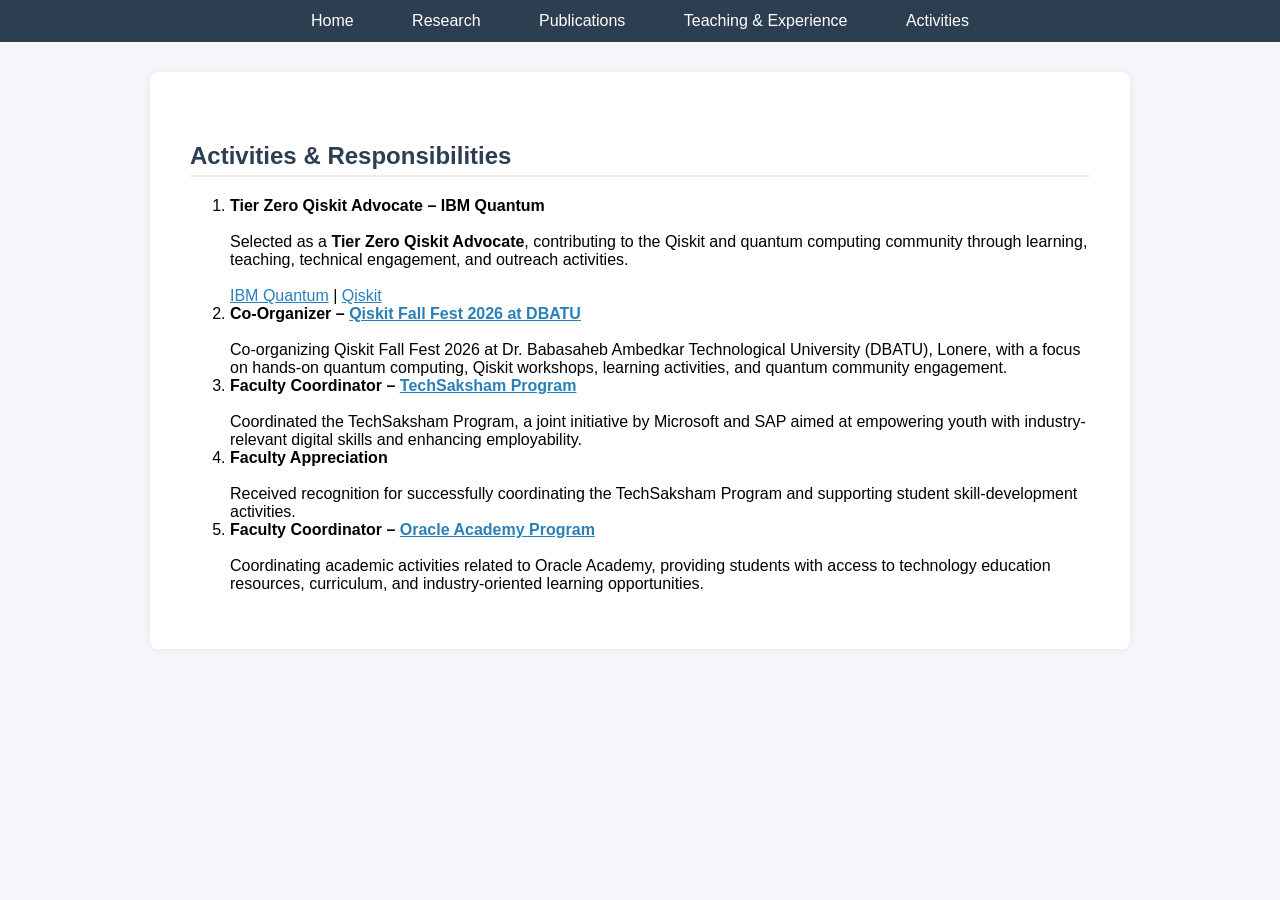
==== Activities.html @ 466000b0 "Remove code block formatting from Activities.html" ====
<!DOCTYPE html>
<html>
<head>
  <title>Activities</title>
  <link rel="stylesheet" href="style.css">
</head>

<body>

<div class="navbar">
  <a href="index.html">Home</a>
  <a href="research.html">Research</a>
  <a href="publications.html">Publications</a>
  <a href="teaching.html">Teaching & Experience</a>
  <a href="Activities.html">Activities</a>
</div>

<div class="container">

  <div class="card">
    <h2 class="title">Activities & Responsibilities</h2>

    <ol class="activity-list">

      <li>
        <strong>Tier Zero Qiskit Advocate – IBM Quantum</strong>
        <br><br>
        Selected as a <strong>Tier Zero Qiskit Advocate</strong>, contributing to the Qiskit and quantum computing
        community through learning, teaching, technical engagement, and outreach activities.
        <br><br>
        <a href="https://www.ibm.com/quantum" target="_blank">IBM Quantum</a> |
        <a href="https://www.ibm.com/quantum/qiskit" target="_blank">Qiskit</a>
      </li>

      <li>
        <strong>Co-Organizer – 
          <a href="https://dbatuqiskitfallfest.github.io/" target="_blank">
            Qiskit Fall Fest 2026 at DBATU
          </a>
        </strong>
        <br><br>
        Co-organizing Qiskit Fall Fest 2026 at Dr. Babasaheb Ambedkar Technological University (DBATU), Lonere,
        with a focus on hands-on quantum computing, Qiskit workshops, learning activities, and quantum community
        engagement.
      </li>

      <li>
        <strong>Faculty Coordinator – 
          <a href="https://techsaksham.org/" target="_blank">
            TechSaksham Program
          </a>
        </strong>
        <br><br>
        Coordinated the TechSaksham Program, a joint initiative by Microsoft and SAP aimed at empowering youth
        with industry-relevant digital skills and enhancing employability.
      </li>

      <li>
        <strong>Faculty Appreciation</strong>
        <br><br>
        Received recognition for successfully coordinating the TechSaksham Program and supporting student
        skill-development activities.
      </li>

      <li>
        <strong>Faculty Coordinator – 
          <a href="https://academy.oracle.com/" target="_blank">
            Oracle Academy Program
          </a>
        </strong>
        <br><br>
        Coordinating academic activities related to Oracle Academy, providing students with access to technology
        education resources, curriculum, and industry-oriented learning opportunities.
      </li>

    </ol>
  </div>

</div>

</body>
</html>
---- style.css ----
/* GENERAL */
body {
    font-family: "Segoe UI", Arial, sans-serif;
    margin: 0;
    background-color: #f5f7fa;
}

/* NAVBAR */
.navbar {
    background-color: #2c3e50;
    padding: 12px 0;
    text-align: center;
    position: sticky;
    top: 0;
    z-index: 1000;
}

.navbar a {
    color: white;
    margin: 0 15px;
    text-decoration: none;
    font-weight: 500;
    padding: 8px 12px;
    transition: 0.3s;
}

.navbar a:hover {
    background-color: #f39c12;
    border-radius: 5px;
}

/* MAIN CONTAINER */
.container {
    padding: 40px;
    max-width: 900px;
    margin: 30px auto;
    background: white;
    box-shadow: 0 0 10px rgba(0,0,0,0.08);
    border-radius: 8px;
}

/* HEADINGS */
h1 {
    color: #2c3e50;
    margin-bottom: 10px;
}

h2 {
    color: #2c3e50;
    border-bottom: 2px solid #eee;
    padding-bottom: 5px;
    margin-top: 30px;
}

/* TEXT */
p {
    line-height: 1.6;
    color: #333;
}

/* LISTS */
ul {
    padding-left: 20px;
}

ul li {
    margin-bottom: 8px;
}

/* LINKS */
a {
    color: #2980b9;
}

a:hover {
    text-decoration: underline;
}

/* PROFILE IMAGE */
img {
    margin-bottom: 15px;
    border-radius: 50%;
    box-shadow: 0 0 10px rgba(0,0,0,0.2);
}

/* MOBILE RESPONSIVE */
@media (max-width: 768px) {
    .container {
        padding: 20px;
        margin: 10px;
    }

    .navbar a {
        display: block;
        margin: 10px 0;
    }
}
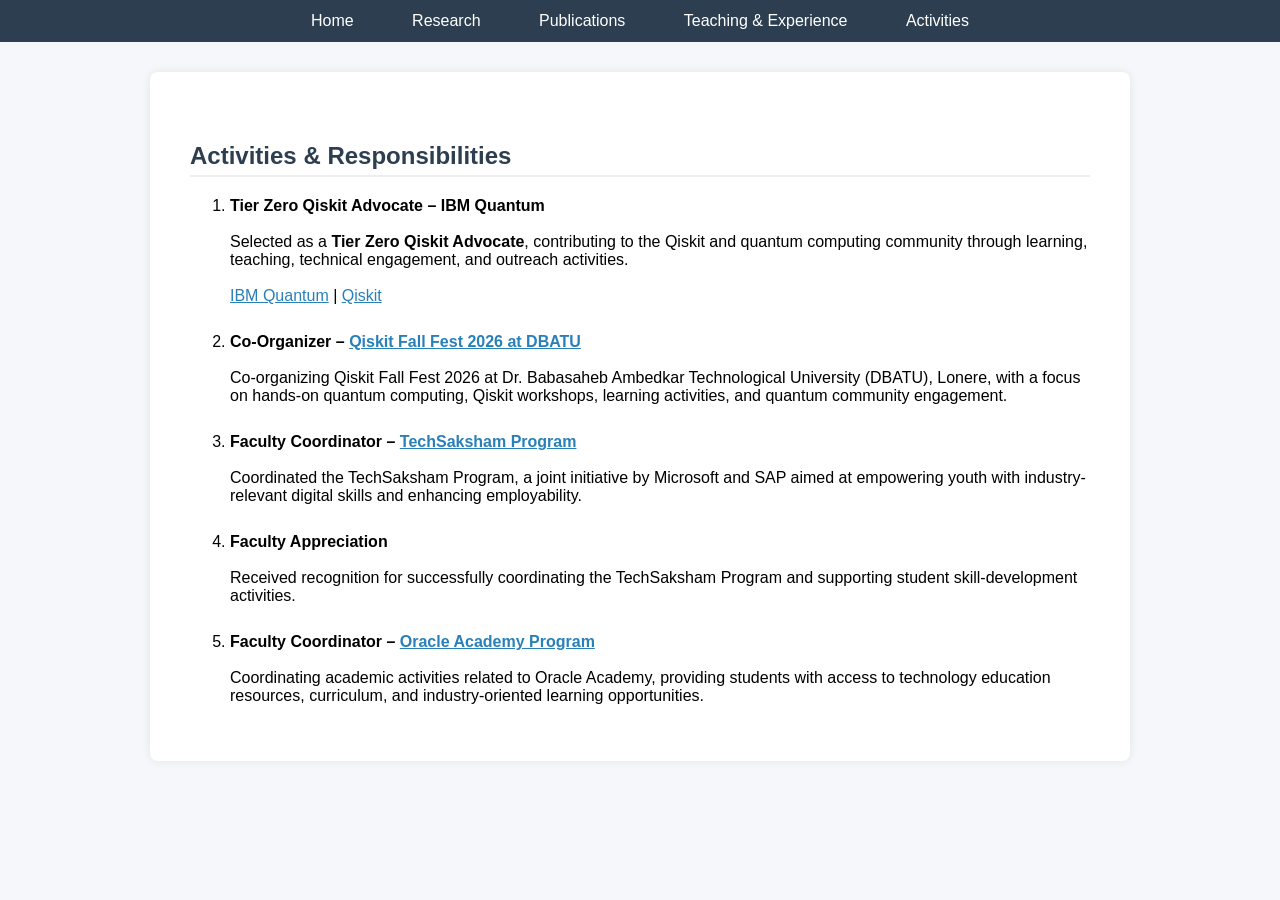
==== commit 0409d1e5: "Add CSS styles for activity list in Activities.html" ====
--- a/Activities.html
+++ b/Activities.html
@@ -4,6 +4,16 @@
 <head>
   <title>Activities</title>
   <link rel="stylesheet" href="style.css">
+
+  <style>
+    .activity-list li {
+      margin-bottom: 28px;
+    }
+
+    .activity-list li:last-child {
+      margin-bottom: 0;
+    }
+  </style>
 </head>
 
 <body>
@@ -34,7 +44,7 @@
       </li>
 
       <li>
-        <strong>Co-Organizer – 
+        <strong>Co-Organizer –
           <a href="https://dbatuqiskitfallfest.github.io/" target="_blank">
             Qiskit Fall Fest 2026 at DBATU
           </a>
@@ -46,7 +56,7 @@
       </li>
 
       <li>
-        <strong>Faculty Coordinator – 
+        <strong>Faculty Coordinator –
           <a href="https://techsaksham.org/" target="_blank">
             TechSaksham Program
           </a>
@@ -64,7 +74,7 @@
       </li>
 
       <li>
-        <strong>Faculty Coordinator – 
+        <strong>Faculty Coordinator –
           <a href="https://academy.oracle.com/" target="_blank">
             Oracle Academy Program
           </a>
@@ -81,3 +91,4 @@
 
 </body>
 </html>
+
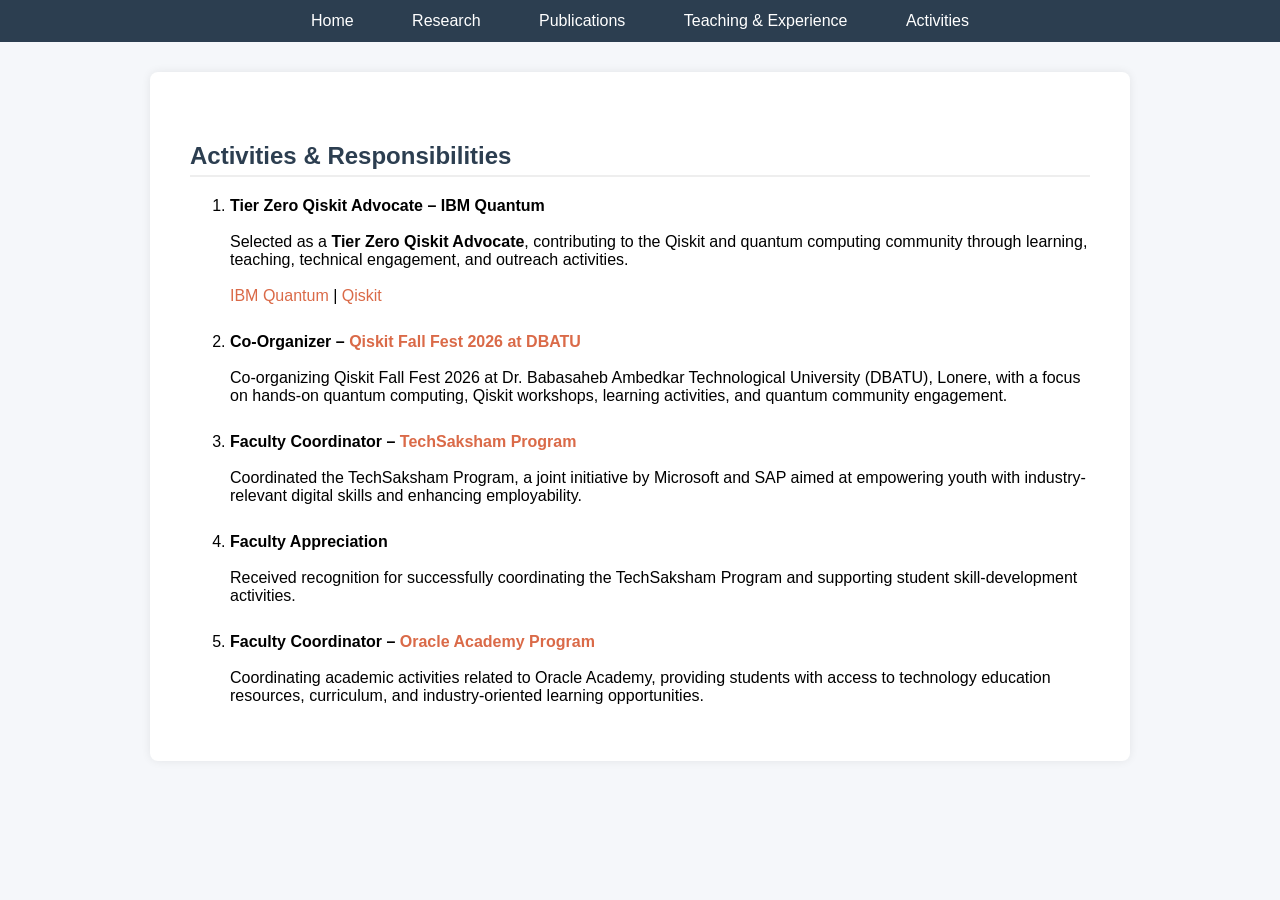
==== commit ecca5306: "Enhance hyperlink styles in activity list Added styles for hyperlink states in activity list." ====
--- a/Activities.html
+++ b/Activities.html
@@ -12,6 +12,19 @@
 
     .activity-list li:last-child {
       margin-bottom: 0;
+    }
+
+    /* Same color for all hyperlinks */
+    .activity-list a,
+    .activity-list a:visited,
+    .activity-list a:hover,
+    .activity-list a:active {
+      color: #da6a48;
+      text-decoration: none;
+    }
+
+    .activity-list a:hover {
+      text-decoration: underline;
     }
   </style>
 </head>
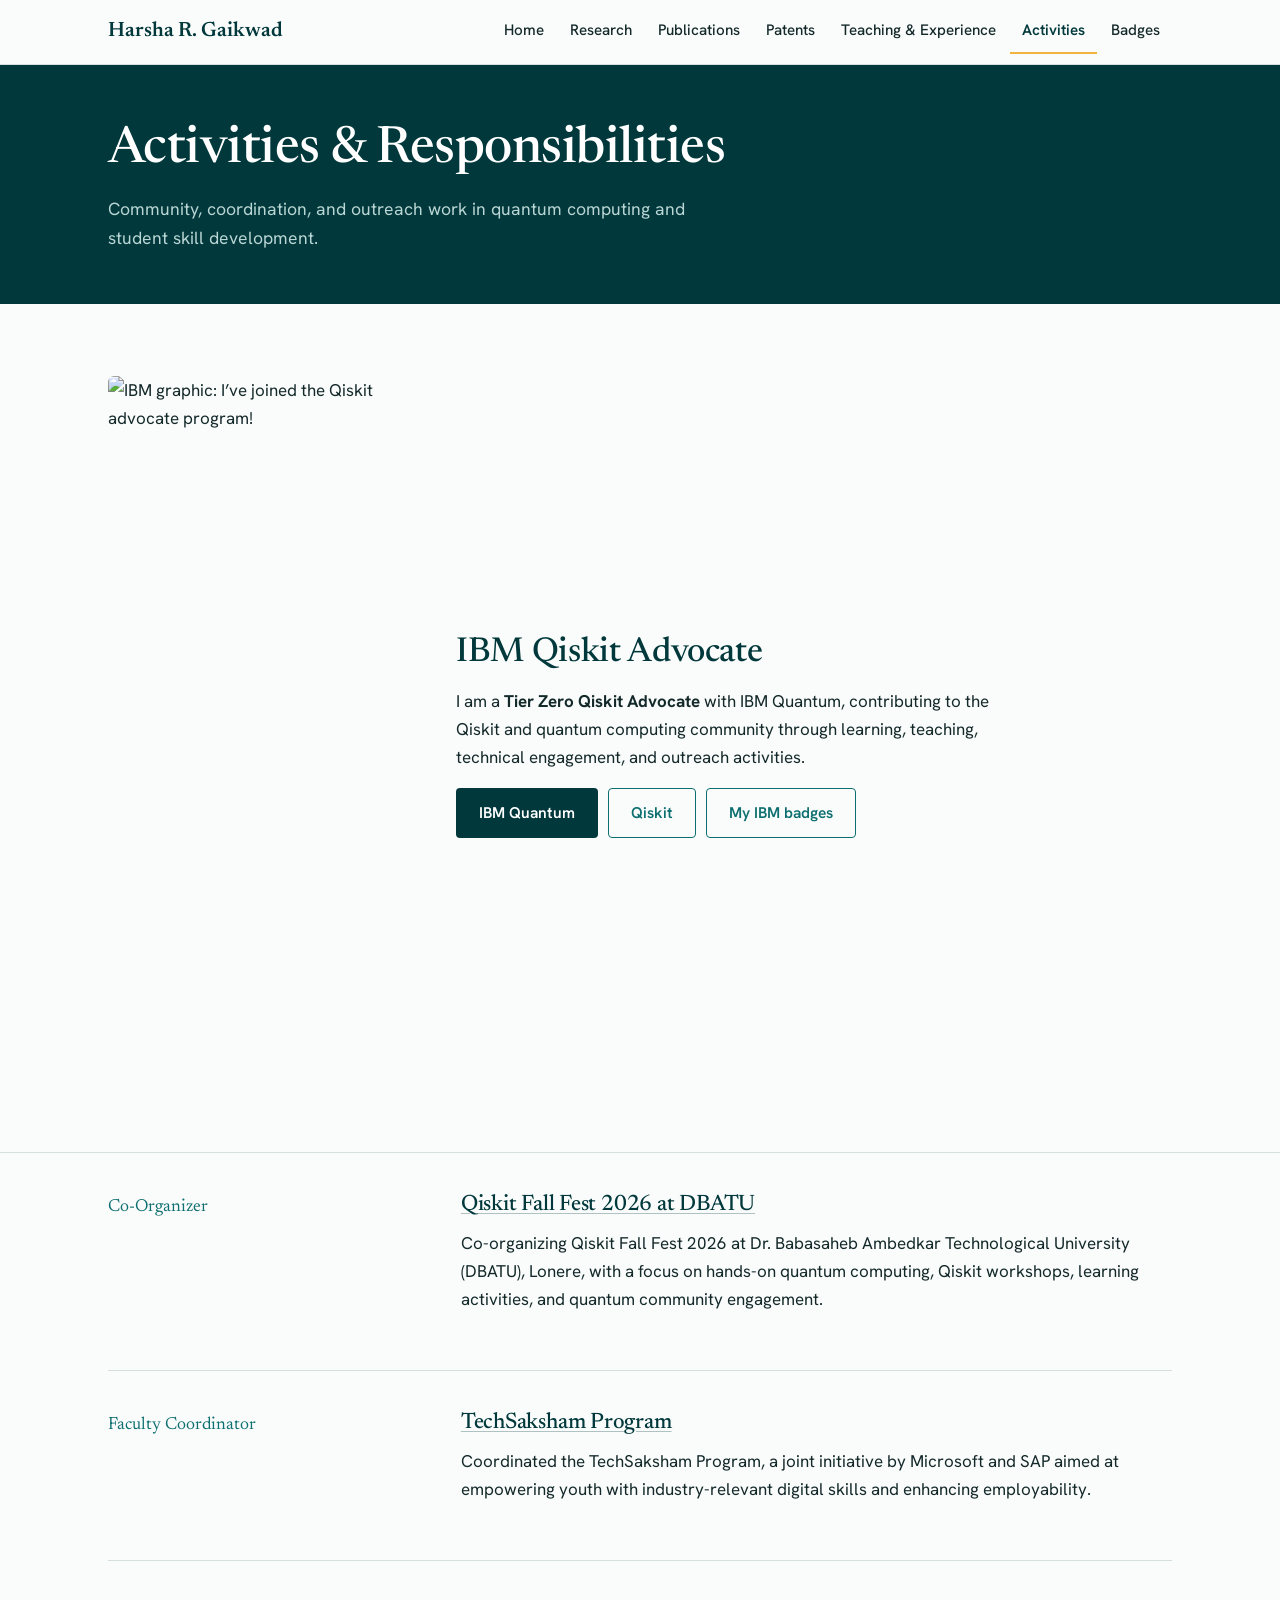
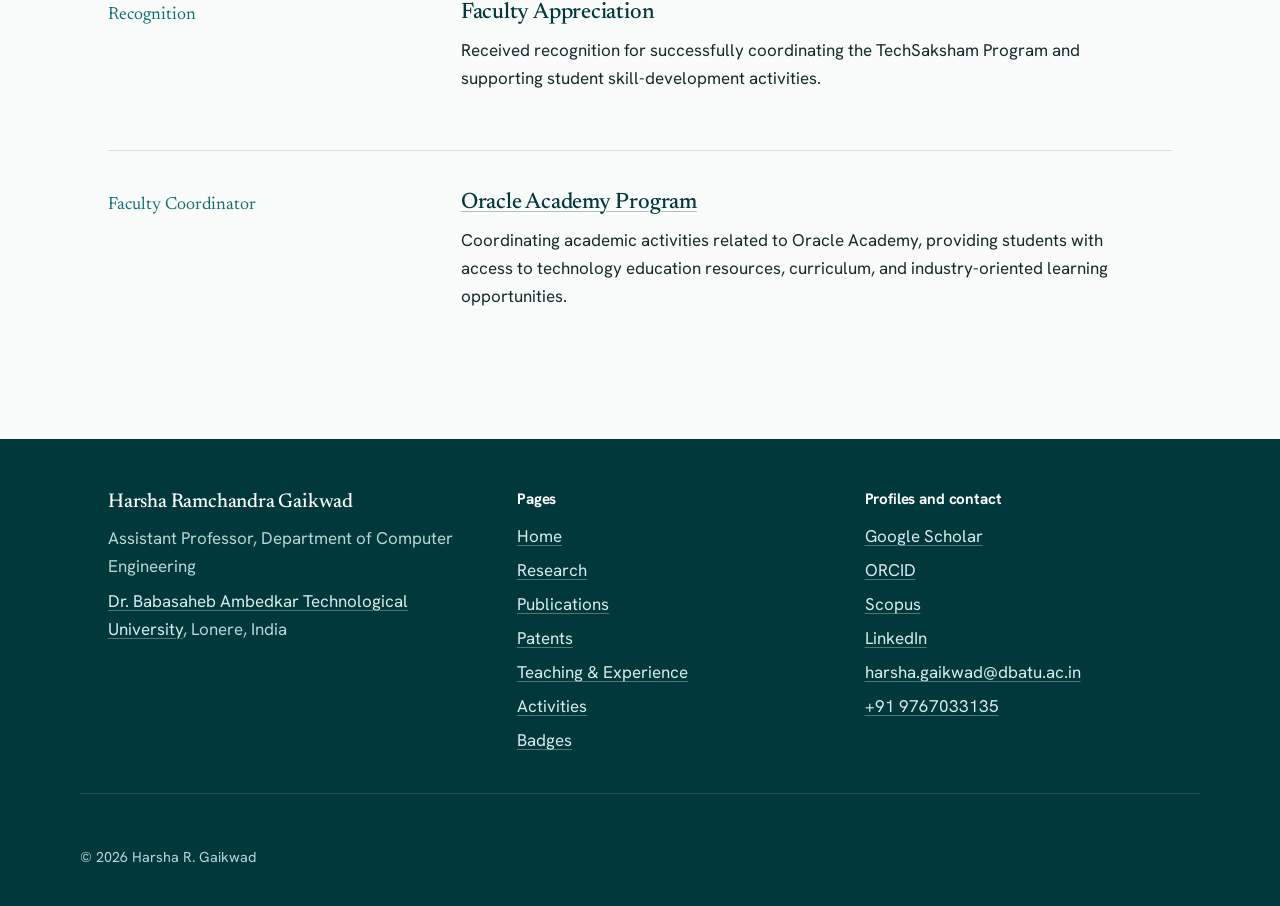
==== commit b958908a: "Add files via upload" ====
--- a/Activities.html
+++ b/Activities.html
@@ -1,107 +1,137 @@
+<!DOCTYPE html>
+<html lang="en">
+<head>
+  <meta charset="UTF-8">
+  <meta name="viewport" content="width=device-width, initial-scale=1">
+  <title>Activities | Harsha R. Gaikwad</title>
+  <meta name="description" content="IBM Qiskit Advocate, Qiskit Fall Fest 2026 co-organizer, and faculty coordinator for TechSaksham and Oracle Academy.">
+  <meta property="og:title" content="Activities | Harsha R. Gaikwad">
+  <meta property="og:description" content="IBM Qiskit Advocate, Qiskit Fall Fest 2026 co-organizer, and faculty coordinator for TechSaksham and Oracle Academy.">
+  <meta property="og:type" content="website">
+  <link rel="icon" href="data:image/svg+xml,%3Csvg xmlns='http://www.w3.org/2000/svg' viewBox='0 0 64 64'%3E%3Crect width='64' height='64' rx='14' fill='%2300383b'/%3E%3Ctext x='32' y='43' font-size='30' text-anchor='middle' fill='white' font-family='Georgia,serif'%3EHG%3C/text%3E%3C/svg%3E">
+  <link rel="preconnect" href="https://fonts.googleapis.com">
+  <link rel="preconnect" href="https://fonts.gstatic.com" crossorigin>
+  <link rel="stylesheet" href="https://fonts.googleapis.com/css2?family=Hanken+Grotesk:wght@400;500;600;700&family=Newsreader:ital,opsz,wght@0,6..72,400;0,6..72,500;0,6..72,600;1,6..72,400&display=swap">
+  <link rel="stylesheet" href="style.css">
+</head>
+<body>
+<a class="skip" href="#main">Skip to content</a>
 
-<!DOCTYPE html>
-<html>
-<head>
-  <title>Activities</title>
-  <link rel="stylesheet" href="style.css">
+<header class="site-header">
+  <div class="wrap">
+    <a class="brand" href="index.html">Harsha R. Gaikwad</a>
+    <button class="menu-btn" type="button" aria-expanded="false" aria-controls="site-nav">Menu</button>
+    <nav class="nav" id="site-nav" aria-label="Main">
+      <a href="index.html">Home</a>
+      <a href="research.html">Research</a>
+      <a href="publications.html">Publications</a>
+      <a href="patents.html">Patents</a>
+      <a href="teaching.html">Teaching & Experience</a>
+      <a href="Activities.html" aria-current="page">Activities</a>
+      <a href="badges.html">Badges</a>
+    </nav>
+  </div>
+</header>
 
-  <style>
-    .activity-list li {
-      margin-bottom: 28px;
-    }
+<main id="main">
+<section class="page-head">
+  <div class="wrap">
+    <h1>Activities &amp; Responsibilities</h1>
+    <p>Community, coordination, and outreach work in quantum computing and student skill development.</p>
+  </div>
+</section>
+<section class="section" style="padding-bottom: 0">
+  <div class="wrap">
+    <div class="feature" style="padding-top: 0">
+      <img src="assets/qiskit-advocate.jpg" alt="IBM graphic: I&rsquo;ve joined the Qiskit advocate program!" width="720" height="720">
+      <div>
+        <h2>IBM Qiskit Advocate</h2>
+        <p>I am a <strong>Tier Zero Qiskit Advocate</strong> with IBM Quantum, contributing to the Qiskit and quantum computing community
+        through learning, teaching, technical engagement, and outreach activities.</p>
+        <div class="inline-links">
+          <a class="btn btn-solid" href="https://www.ibm.com/quantum" target="_blank" rel="noopener noreferrer">IBM Quantum</a>
+          <a class="btn btn-line" href="https://www.ibm.com/quantum/qiskit" target="_blank" rel="noopener noreferrer">Qiskit</a>
+          <a class="btn btn-line" href="badges.html">My IBM badges</a>
+        </div>
+      </div>
+    </div>
+  </div>
+</section>
 
-    .activity-list li:last-child {
-      margin-bottom: 0;
-    }
+<section class="section" style="padding-top: 0">
+  <div class="wrap">
+    <article class="activity">
+      <div class="role">Co-Organizer</div>
+      <div>
+        <h3><a href="https://dbatuqiskitfallfest.github.io/" target="_blank" rel="noopener noreferrer">Qiskit Fall Fest 2026 at DBATU</a></h3>
+        <p>Co-organizing Qiskit Fall Fest 2026 at Dr. Babasaheb Ambedkar Technological University (DBATU), Lonere,
+        with a focus on hands-on quantum computing, Qiskit workshops, learning activities, and quantum community engagement.</p>
+      </div>
+    </article>
 
-    /* Same color for all hyperlinks */
-    .activity-list a,
-    .activity-list a:visited,
-    .activity-list a:hover,
-    .activity-list a:active {
-      color: #da6a48;
-      text-decoration: none;
-    }
+    <article class="activity">
+      <div class="role">Faculty Coordinator</div>
+      <div>
+        <h3><a href="https://techsaksham.org/" target="_blank" rel="noopener noreferrer">TechSaksham Program</a></h3>
+        <p>Coordinated the TechSaksham Program, a joint initiative by Microsoft and SAP aimed at empowering youth
+        with industry-relevant digital skills and enhancing employability.</p>
+      </div>
+    </article>
 
-    .activity-list a:hover {
-      text-decoration: underline;
-    }
-  </style>
-</head>
+    <article class="activity">
+      <div class="role">Recognition</div>
+      <div>
+        <h3>Faculty Appreciation</h3>
+        <p>Received recognition for successfully coordinating the TechSaksham Program and supporting student skill-development activities.</p>
+      </div>
+    </article>
 
-<body>
+    <article class="activity">
+      <div class="role">Faculty Coordinator</div>
+      <div>
+        <h3><a href="https://academy.oracle.com/" target="_blank" rel="noopener noreferrer">Oracle Academy Program</a></h3>
+        <p>Coordinating academic activities related to Oracle Academy, providing students with access to technology
+        education resources, curriculum, and industry-oriented learning opportunities.</p>
+      </div>
+    </article>
+  </div>
+</section>
 
-<div class="navbar">
-  <a href="index.html">Home</a>
-  <a href="research.html">Research</a>
-  <a href="publications.html">Publications</a>
-  <a href="teaching.html">Teaching & Experience</a>
-  <a href="Activities.html">Activities</a>
-</div>
+</main>
 
-<div class="container">
-
-  <div class="card">
-    <h2 class="title">Activities & Responsibilities</h2>
-
-    <ol class="activity-list">
-
-      <li>
-        <strong>Tier Zero Qiskit Advocate – IBM Quantum</strong>
-        <br><br>
-        Selected as a <strong>Tier Zero Qiskit Advocate</strong>, contributing to the Qiskit and quantum computing
-        community through learning, teaching, technical engagement, and outreach activities.
-        <br><br>
-        <a href="https://www.ibm.com/quantum" target="_blank">IBM Quantum</a> |
-        <a href="https://www.ibm.com/quantum/qiskit" target="_blank">Qiskit</a>
-      </li>
-
-      <li>
-        <strong>Co-Organizer –
-          <a href="https://dbatuqiskitfallfest.github.io/" target="_blank">
-            Qiskit Fall Fest 2026 at DBATU
-          </a>
-        </strong>
-        <br><br>
-        Co-organizing Qiskit Fall Fest 2026 at Dr. Babasaheb Ambedkar Technological University (DBATU), Lonere,
-        with a focus on hands-on quantum computing, Qiskit workshops, learning activities, and quantum community
-        engagement.
-      </li>
-
-      <li>
-        <strong>Faculty Coordinator –
-          <a href="https://techsaksham.org/" target="_blank">
-            TechSaksham Program
-          </a>
-        </strong>
-        <br><br>
-        Coordinated the TechSaksham Program, a joint initiative by Microsoft and SAP aimed at empowering youth
-        with industry-relevant digital skills and enhancing employability.
-      </li>
-
-      <li>
-        <strong>Faculty Appreciation</strong>
-        <br><br>
-        Received recognition for successfully coordinating the TechSaksham Program and supporting student
-        skill-development activities.
-      </li>
-
-      <li>
-        <strong>Faculty Coordinator –
-          <a href="https://academy.oracle.com/" target="_blank">
-            Oracle Academy Program
-          </a>
-        </strong>
-        <br><br>
-        Coordinating academic activities related to Oracle Academy, providing students with access to technology
-        education resources, curriculum, and industry-oriented learning opportunities.
-      </li>
-
-    </ol>
+<footer class="site-footer">
+  <div class="wrap">
+    <div>
+      <h2>Harsha Ramchandra Gaikwad</h2>
+      <p>Assistant Professor, Department of Computer Engineering</p>
+      <p><a href="https://dbatu.ac.in/" target="_blank" rel="noopener noreferrer">Dr. Babasaheb Ambedkar Technological University</a>, Lonere, India</p>
+    </div>
+    <div>
+      <h3>Pages</h3>
+      <ul>
+        <li><a href="index.html">Home</a></li>
+        <li><a href="research.html">Research</a></li>
+        <li><a href="publications.html">Publications</a></li>
+        <li><a href="patents.html">Patents</a></li>
+        <li><a href="teaching.html">Teaching & Experience</a></li>
+        <li><a href="Activities.html">Activities</a></li>
+        <li><a href="badges.html">Badges</a></li>
+      </ul>
+    </div>
+    <div>
+      <h3>Profiles and contact</h3>
+      <ul>
+        <li><a href="https://scholar.google.com/citations?user=UqezAY8AAAAJ&amp;hl=en" target="_blank" rel="noopener noreferrer">Google Scholar</a></li>
+        <li><a href="https://orcid.org/0000-0003-2760-0009" target="_blank" rel="noopener noreferrer">ORCID</a></li>
+        <li><a href="https://www.scopus.com/authid/detail.uri?authorId=57553435400" target="_blank" rel="noopener noreferrer">Scopus</a></li>
+        <li><a href="https://www.linkedin.com/in/harsha-gaikwad-33515127b" target="_blank" rel="noopener noreferrer">LinkedIn</a></li>
+        <li><a href="mailto:harsha.gaikwad@dbatu.ac.in">harsha.gaikwad@dbatu.ac.in</a></li>
+        <li><a href="tel:+919767033135">+91 9767033135</a></li>
+      </ul>
+    </div>
   </div>
-
-</div>
-
+  <div class="wrap copyright">&copy; 2026 Harsha R. Gaikwad</div>
+</footer>
+<script src="script.js"></script>
 </body>
 </html>
-
--- a/style.css
+++ b/style.css
@@ -1,97 +1,495 @@
-/* GENERAL */
+/* ==========================================================
+   Harsha R. Gaikwad — academic site
+   Palette is drawn from the IBM Quantum badge tiles:
+   deep teal, lagoon, mist, with marigold used only as a signal.
+   ========================================================== */
+
+:root {
+  --ink: #00383b;
+  --ink-2: #004a4d;
+  --teal: #0e6f70;
+  --teal-dark: #0a5556;
+  --mist: #ebf3f2;
+  --paper: #fafcfb;
+  --white: #ffffff;
+  --text: #14292a;
+  --muted: #566b6b;
+  --line: #d3e0df;
+  --gold: #f2b33d;
+  --maroon: #740a35;
+
+  --serif: "Newsreader", Georgia, "Times New Roman", serif;
+  --sans: "Hanken Grotesk", "Segoe UI", system-ui, -apple-system, Arial, sans-serif;
+
+  --wrap: 1120px;
+  --read: 68ch;
+  --radius: 6px;
+}
+
+*,
+*::before,
+*::after { box-sizing: border-box; }
+
+html { scroll-behavior: smooth; scroll-padding-top: 88px; }
+
 body {
-    font-family: "Segoe UI", Arial, sans-serif;
-    margin: 0;
-    background-color: #f5f7fa;
-}
-
-/* NAVBAR */
-.navbar {
-    background-color: #2c3e50;
-    padding: 12px 0;
-    text-align: center;
-    position: sticky;
-    top: 0;
-    z-index: 1000;
-}
-
-.navbar a {
-    color: white;
-    margin: 0 15px;
-    text-decoration: none;
-    font-weight: 500;
-    padding: 8px 12px;
-    transition: 0.3s;
-}
-
-.navbar a:hover {
-    background-color: #f39c12;
-    border-radius: 5px;
-}
-
-/* MAIN CONTAINER */
-.container {
-    padding: 40px;
-    max-width: 900px;
-    margin: 30px auto;
-    background: white;
-    box-shadow: 0 0 10px rgba(0,0,0,0.08);
-    border-radius: 8px;
-}
-
-/* HEADINGS */
-h1 {
-    color: #2c3e50;
-    margin-bottom: 10px;
-}
-
-h2 {
-    color: #2c3e50;
-    border-bottom: 2px solid #eee;
-    padding-bottom: 5px;
-    margin-top: 30px;
-}
-
-/* TEXT */
-p {
-    line-height: 1.6;
-    color: #333;
-}
-
-/* LISTS */
-ul {
-    padding-left: 20px;
-}
-
-ul li {
-    margin-bottom: 8px;
-}
-
-/* LINKS */
+  margin: 0;
+  font-family: var(--sans);
+  font-size: 1.0625rem;
+  line-height: 1.65;
+  color: var(--text);
+  background: var(--paper);
+  -webkit-font-smoothing: antialiased;
+}
+
+img { max-width: 100%; display: block; }
+
 a {
-    color: #2980b9;
-}
-
-a:hover {
-    text-decoration: underline;
-}
-
-/* PROFILE IMAGE */
-img {
-    margin-bottom: 15px;
-    border-radius: 50%;
-    box-shadow: 0 0 10px rgba(0,0,0,0.2);
-}
-
-/* MOBILE RESPONSIVE */
-@media (max-width: 768px) {
-    .container {
-        padding: 20px;
-        margin: 10px;
-    }
-
-    .navbar a {
-        display: block;
-        margin: 10px 0;
-    }
-}
+  color: var(--teal);
+  text-decoration-thickness: 1px;
+  text-underline-offset: 3px;
+  text-decoration-color: rgba(14, 111, 112, 0.35);
+  transition: color 0.15s, text-decoration-color 0.15s;
+}
+a:hover { color: var(--teal-dark); text-decoration-color: currentColor; }
+
+:focus-visible {
+  outline: 3px solid var(--gold);
+  outline-offset: 3px;
+  border-radius: 3px;
+}
+
+.skip {
+  position: absolute; left: -999px; top: 8px;
+  background: var(--ink); color: #fff; padding: 10px 16px; z-index: 100;
+}
+.skip:focus { left: 8px; }
+
+.wrap { max-width: var(--wrap); margin: 0 auto; padding: 0 28px; }
+
+h1, h2, h3, h4 {
+  font-family: var(--serif);
+  font-weight: 500;
+  line-height: 1.15;
+  color: var(--ink);
+  margin: 0;
+  letter-spacing: -0.01em;
+}
+h2 { font-size: clamp(1.7rem, 3vw, 2.15rem); }
+h3 { font-size: 1.4rem; }
+p { margin: 0 0 1em; }
+ul, ol { margin: 0; padding: 0; }
+
+/* ---------- Header ---------- */
+.site-header {
+  position: sticky; top: 0; z-index: 50;
+  background: rgba(250, 252, 251, 0.94);
+  backdrop-filter: blur(8px);
+  border-bottom: 1px solid var(--line);
+}
+.site-header .wrap {
+  display: flex; align-items: center; justify-content: space-between;
+  min-height: 64px; gap: 20px;
+}
+.brand {
+  font-family: var(--serif);
+  font-size: 1.3rem; font-weight: 600;
+  color: var(--ink); text-decoration: none; white-space: nowrap;
+}
+.brand:hover { color: var(--teal); }
+
+.nav { display: flex; gap: 2px; }
+.nav a {
+  color: var(--text); text-decoration: none;
+  font-size: 0.95rem; font-weight: 500;
+  padding: 8px 12px; border-radius: 4px;
+  border-bottom: 2px solid transparent;
+  border-radius: 0;
+}
+.nav a:hover { color: var(--teal); border-bottom-color: var(--line); }
+.nav a[aria-current="page"] { color: var(--ink); border-bottom-color: var(--gold); font-weight: 600; }
+
+.menu-btn {
+  display: none; background: none; border: 1px solid var(--line);
+  border-radius: 4px; padding: 8px 12px; font: inherit; font-weight: 600;
+  color: var(--ink); cursor: pointer;
+}
+
+/* ---------- Home hero ---------- */
+.hero {
+  background: var(--ink);
+  color: #e6f2f1;
+  position: relative;
+  overflow: hidden;
+}
+.hero .wrap {
+  display: grid; grid-template-columns: 1.25fr 0.75fr;
+  gap: 48px; align-items: center;
+  padding-top: 72px; padding-bottom: 72px;
+}
+.hero h1 {
+  color: #fff;
+  font-size: clamp(2.5rem, 5.4vw, 4.1rem);
+  font-weight: 500; line-height: 1.05;
+  max-width: 18ch;
+}
+.hero .role {
+  font-family: var(--serif);
+  font-size: clamp(1.3rem, 2.2vw, 1.6rem);
+  color: #fff; margin: 22px 0 6px;
+}
+.hero .org { color: #b9d6d4; margin: 0 0 22px; max-width: 52ch; }
+
+.chips { display: flex; flex-wrap: wrap; gap: 8px; list-style: none; }
+.chips li {
+  font-size: 0.9rem; padding: 4px 12px;
+  border: 1px solid rgba(255, 255, 255, 0.28);
+  border-radius: 999px; color: #e6f2f1;
+}
+.hero .where {
+  display: flex; align-items: center; gap: 8px;
+  margin: 22px 0 0; color: #b9d6d4; font-size: 0.97rem;
+}
+.hero .where svg { width: 18px; height: 18px; }
+
+.signals { display: flex; flex-wrap: wrap; gap: 10px; margin: 26px 0 0; list-style: none; }
+.signals li {
+  display: inline-flex; align-items: center; gap: 9px;
+  background: rgba(255, 255, 255, 0.08);
+  border-radius: 4px; padding: 7px 14px;
+  font-size: 0.93rem; font-weight: 500; color: #fff;
+}
+.signals li::before {
+  content: ""; width: 8px; height: 8px; border-radius: 50%;
+  background: var(--gold); flex: none;
+}
+
+.actions { display: flex; flex-wrap: wrap; gap: 12px; margin-top: 32px; }
+.btn {
+  display: inline-block; font: inherit; font-weight: 600; font-size: 0.97rem;
+  padding: 11px 22px; border-radius: 4px; text-decoration: none;
+  border: 1.5px solid transparent; cursor: pointer;
+  transition: background 0.15s, color 0.15s, border-color 0.15s;
+}
+.btn-gold { background: var(--gold); color: var(--ink); }
+.btn-gold:hover { background: #ffc766; color: var(--ink); }
+.btn-ghost { border-color: rgba(255, 255, 255, 0.5); color: #fff; }
+.btn-ghost:hover { background: rgba(255, 255, 255, 0.1); color: #fff; }
+.btn-solid { background: var(--ink); color: #fff; }
+.btn-solid:hover { background: var(--teal); color: #fff; }
+.btn-line { border-color: var(--teal); color: var(--teal); }
+.btn-line:hover { background: var(--teal); color: #fff; }
+
+/* arch portrait with orbit rings (the one decorative moment) */
+.portrait-wrap { position: relative; justify-self: center; width: min(340px, 78vw); }
+.orbits {
+  position: absolute; inset: -22% -28%; width: 156%; height: 144%;
+  pointer-events: none;
+}
+.orbits ellipse { fill: none; stroke: rgba(255, 255, 255, 0.2); stroke-width: 1; }
+.orbits circle { fill: var(--gold); }
+.portrait {
+  position: relative; aspect-ratio: 4 / 5; width: 100%;
+  border-radius: 999px 999px 10px 10px; overflow: hidden;
+  background: var(--ink-2);
+  border: 6px solid rgba(255, 255, 255, 0.12);
+}
+.portrait img { width: 100%; height: 100%; object-fit: cover; object-position: 52% 18%; }
+
+@media (prefers-reduced-motion: no-preference) {
+  .hero .copy, .portrait-wrap { animation: rise 0.7s ease-out both; }
+  .portrait-wrap { animation-delay: 0.12s; }
+  @keyframes rise { from { opacity: 0; transform: translateY(14px); } to { opacity: 1; transform: none; } }
+}
+
+/* ---------- Facts band ---------- */
+.facts { background: var(--mist); border-bottom: 1px solid var(--line); }
+.facts dl {
+  display: grid; grid-template-columns: repeat(4, 1fr);
+  margin: 0; padding: 0;
+}
+.facts .fact { padding: 24px 24px 24px 0; }
+.facts .fact + .fact { padding-left: 24px; border-left: 1px solid var(--line); }
+.facts dt { font-size: 0.88rem; color: var(--muted); font-weight: 500; }
+.facts dd { margin: 2px 0 0; font-family: var(--serif); font-size: 1.3rem; color: var(--ink); line-height: 1.25; }
+.facts dd a { color: inherit; text-decoration-color: rgba(0, 56, 59, 0.3); }
+.facts dd a:hover { color: var(--teal); }
+
+/* ---------- Sections ---------- */
+.section { padding: 72px 0; }
+.section + .section { border-top: 1px solid var(--line); }
+.section.tint { background: var(--mist); border-top: 0; }
+.section.tint + .section { border-top: 0; }
+
+.split { display: grid; grid-template-columns: 0.32fr 0.68fr; gap: 48px; align-items: start; }
+.split > h2 { position: sticky; top: 96px; }
+.split .note { color: var(--muted); font-size: 0.97rem; margin-top: 10px; font-family: var(--sans); }
+
+.prose { max-width: var(--read); }
+.prose p { margin-bottom: 1.1em; }
+
+/* timeline-style rows (education, experience) */
+.rows { list-style: none; }
+.rows > li {
+  display: grid; grid-template-columns: 110px 1fr; gap: 24px;
+  padding: 20px 0; border-bottom: 1px solid var(--line);
+}
+.rows > li:first-child { padding-top: 0; }
+.rows > li:last-child { border-bottom: 0; padding-bottom: 0; }
+.rows .when { font-family: var(--serif); font-size: 1.15rem; color: var(--teal); font-weight: 500; }
+.rows h3 { font-size: 1.25rem; margin-bottom: 4px; }
+.rows p { margin: 0; color: var(--muted); max-width: 60ch; }
+.rows p + p { margin-top: 8px; }
+
+.plain-list { list-style: none; }
+.plain-list li { padding: 14px 0 14px 22px; border-bottom: 1px solid var(--line); position: relative; max-width: 66ch; }
+.plain-list li:first-child { padding-top: 0; }
+.plain-list li:first-child::before { top: 9px; }
+.plain-list li:last-child { border-bottom: 0; }
+.plain-list li::before {
+  content: ""; position: absolute; left: 0; top: 23px;
+  width: 8px; height: 8px; background: var(--gold); border-radius: 50%;
+}
+
+/* profiles + contact */
+.link-cols { display: grid; grid-template-columns: 1fr 1fr; gap: 40px; }
+.link-cols h3 { font-size: 1.2rem; margin-bottom: 12px; }
+.link-list { list-style: none; }
+.link-list li { padding: 7px 0; border-bottom: 1px solid var(--line); display: flex; align-items: center; gap: 12px; }
+.link-list li:last-child { border-bottom: 0; }
+.link-list svg { width: 18px; height: 18px; color: var(--muted); flex: none; }
+
+/* ---------- Inner page head ---------- */
+.page-head { background: var(--ink); color: #e6f2f1; }
+.page-head .wrap { padding-top: 56px; padding-bottom: 52px; }
+.page-head h1 { color: #fff; font-size: clamp(2.2rem, 4.4vw, 3.2rem); font-weight: 500; }
+.page-head p { color: #b9d6d4; max-width: 62ch; margin: 14px 0 0; font-size: 1.1rem; }
+.page-head .jump { display: flex; flex-wrap: wrap; gap: 8px; margin-top: 24px; list-style: none; }
+.page-head .jump a {
+  display: inline-block; font-size: 0.93rem; padding: 6px 14px;
+  border: 1px solid rgba(255, 255, 255, 0.3); border-radius: 999px;
+  color: #fff; text-decoration: none;
+}
+.page-head .jump a:hover { background: rgba(255, 255, 255, 0.12); }
+
+/* ---------- Research ---------- */
+.interest-list { display: flex; flex-wrap: wrap; gap: 8px; list-style: none; margin-top: 18px; }
+.interest-list li {
+  font-size: 0.95rem; padding: 5px 14px; border-radius: 999px;
+  background: var(--white); border: 1px solid var(--line); color: var(--ink); font-weight: 500;
+}
+
+.project {
+  display: grid; grid-template-columns: 0.3fr 0.7fr; gap: 48px;
+  padding: 56px 0; border-top: 1px solid var(--line);
+}
+.project:first-of-type { border-top: 0; padding-top: 8px; }
+.project .meta { font-size: 0.95rem; }
+.project .meta h4 {
+  font-family: var(--sans); font-size: 0.92rem; font-weight: 700;
+  color: var(--ink); margin: 0 0 4px;
+}
+.project .meta div + div { margin-top: 18px; }
+.project .meta p { margin: 0; color: var(--muted); }
+.project .meta ul { list-style: none; }
+.project .meta li { margin-bottom: 6px; color: var(--muted); }
+.project .meta .pill-list { display: flex; flex-wrap: wrap; gap: 6px; }
+.project .meta .pill-list li {
+  margin: 0; padding: 2px 10px; border-radius: 999px;
+  background: var(--mist); color: var(--ink); font-size: 0.88rem; font-weight: 500;
+}
+.project h3 { font-size: clamp(1.5rem, 2.6vw, 1.9rem); margin-bottom: 18px; }
+.project .body h4 {
+  font-family: var(--sans); font-size: 1rem; font-weight: 700; color: var(--teal); margin: 22px 0 4px;
+}
+.project .body p { max-width: var(--read); }
+
+.flow { list-style: none; counter-reset: step; margin: 6px 0 0; max-width: var(--read); }
+.flow li {
+  counter-increment: step; position: relative;
+  padding: 0 0 14px 44px;
+}
+.flow li::before {
+  content: counter(step); position: absolute; left: 0; top: 1px;
+  width: 28px; height: 28px; border-radius: 50%;
+  background: var(--ink); color: #fff; font-size: 0.85rem; font-weight: 600;
+  display: grid; place-items: center;
+}
+.flow li:not(:last-child)::after {
+  content: ""; position: absolute; left: 13px; top: 32px; bottom: 4px;
+  width: 2px; background: var(--line);
+}
+
+.results {
+  list-style: none; display: flex; flex-wrap: wrap; gap: 10px; margin: 14px 0 0;
+}
+.results li {
+  background: var(--mist); border-left: 3px solid var(--gold);
+  padding: 8px 14px; font-weight: 600; color: var(--ink); font-size: 0.97rem;
+}
+
+/* ---------- Publications ---------- */
+.pub-group { padding: 56px 0 8px; }
+.pub-group-head { display: flex; align-items: baseline; justify-content: space-between; gap: 16px; border-bottom: 2px solid var(--ink); padding-bottom: 10px; }
+.pub-group-head span { color: var(--muted); font-size: 0.95rem; }
+.pub-list { list-style: none; }
+.pub-list li { padding: 20px 0; border-bottom: 1px solid var(--line); }
+.pub-title { font-family: var(--serif); font-size: 1.28rem; line-height: 1.3; font-weight: 500; }
+.pub-title a { color: var(--ink); text-decoration-color: rgba(0, 56, 59, 0.3); }
+.pub-title a:hover { color: var(--teal); text-decoration-color: currentColor; }
+.pub-meta { margin: 6px 0 0; color: var(--muted); font-size: 0.97rem; }
+.pub-meta em { color: var(--text); font-style: italic; }
+.pub-note { display: inline-block; margin-left: 8px; font-size: 0.82rem; padding: 1px 8px; border-radius: 999px; background: var(--mist); color: var(--ink); font-family: var(--sans); font-weight: 600; vertical-align: 2px; }
+.scholar-cta { margin-top: 48px; padding: 28px; background: var(--mist); border-radius: var(--radius); display: flex; flex-wrap: wrap; align-items: center; justify-content: space-between; gap: 16px; }
+.scholar-cta p { margin: 0; font-family: var(--serif); font-size: 1.25rem; color: var(--ink); }
+
+/* ---------- Patent ---------- */
+.patent-sheet {
+  background: var(--white); border: 1px solid var(--line);
+  border-top: 5px solid var(--ink); border-radius: var(--radius);
+  padding: 40px; max-width: 900px;
+}
+.status {
+  display: inline-flex; align-items: center; gap: 8px;
+  font-weight: 700; font-size: 0.93rem; color: var(--ink);
+  background: #d9efe8; padding: 5px 14px; border-radius: 999px;
+}
+.status::before { content: ""; width: 9px; height: 9px; border-radius: 50%; background: #1b8a5a; }
+.patent-sheet h2 { font-size: clamp(1.5rem, 2.8vw, 2.1rem); margin: 16px 0 6px; line-height: 1.2; }
+.patent-sheet .authority { color: var(--muted); margin: 0 0 28px; }
+
+.detail-grid { display: grid; grid-template-columns: 1fr 1fr; gap: 0 40px; margin: 0; }
+.detail-grid div { padding: 12px 0; border-top: 1px solid var(--line); }
+.detail-grid dt { font-size: 0.88rem; color: var(--muted); font-weight: 500; }
+.detail-grid dd { margin: 2px 0 0; font-weight: 600; color: var(--ink); }
+
+.patent-sheet h3 { font-size: 1.25rem; margin: 34px 0 12px; }
+.applicants { list-style: none; columns: 2; column-gap: 40px; }
+.applicants li { padding: 6px 0; break-inside: avoid; }
+.applicants li.me { font-weight: 700; color: var(--ink); }
+
+.track { list-style: none; display: grid; grid-template-columns: repeat(5, 1fr); margin: 8px 0 0; position: relative; }
+.track li { position: relative; padding-top: 34px; text-align: center; font-size: 0.93rem; color: var(--muted); }
+.track li::before {
+  content: ""; position: absolute; left: 50%; top: 4px; transform: translateX(-50%);
+  width: 20px; height: 20px; border-radius: 50%;
+  background: var(--white); border: 2px solid var(--line); z-index: 1;
+}
+.track li::after {
+  content: ""; position: absolute; top: 13px; left: -50%; width: 100%; height: 2px; background: var(--line);
+}
+.track li:first-child::after { display: none; }
+.track li.done { color: var(--ink); font-weight: 600; }
+.track li.done::before { background: #1b8a5a; border-color: #1b8a5a; }
+.track li.done::after { background: #1b8a5a; }
+.track li.next { color: var(--ink); font-weight: 600; }
+.track li.next::before { border-color: var(--gold); border-width: 3px; }
+.track-note { margin: 22px 0 0; padding: 14px 18px; background: var(--mist); border-left: 3px solid var(--gold); }
+.track-note strong { color: var(--ink); }
+
+/* ---------- Teaching ---------- */
+.course-cols { display: grid; grid-template-columns: 1fr 1fr; gap: 48px; }
+.course-cols h3 { font-size: 1.3rem; padding-bottom: 10px; border-bottom: 2px solid var(--ink); margin-bottom: 4px; }
+.course-list { list-style: none; }
+.course-list li { padding: 11px 0; border-bottom: 1px solid var(--line); }
+.tag-new {
+  display: inline-block; margin-left: 10px; padding: 1px 9px; border-radius: 999px;
+  background: var(--maroon); color: #fff; font-size: 0.78rem; font-weight: 700; vertical-align: 2px;
+}
+
+/* ---------- Activities ---------- */
+.activity {
+  display: grid; grid-template-columns: 0.3fr 0.7fr; gap: 48px;
+  padding: 40px 0; border-top: 1px solid var(--line);
+}
+.activity:first-of-type { border-top: 0; }
+.activity .role { font-family: var(--serif); font-size: 1.1rem; color: var(--teal); }
+.activity h3 { margin-bottom: 10px; }
+.activity h3 a { color: var(--ink); text-decoration-color: rgba(0, 56, 59, 0.3); }
+.activity h3 a:hover { color: var(--teal); }
+.activity p { max-width: var(--read); }
+.inline-links { display: flex; flex-wrap: wrap; gap: 10px; margin-top: 14px; }
+
+.feature {
+  display: grid; grid-template-columns: 300px 1fr; gap: 48px; align-items: center;
+  padding: 56px 0;
+}
+.feature img { width: 100%; border-radius: var(--radius); }
+.feature h2 { margin-bottom: 14px; }
+.feature p { max-width: 56ch; }
+
+/* ---------- Badges ---------- */
+.badge-grid { display: grid; grid-template-columns: repeat(auto-fill, minmax(250px, 1fr)); gap: 32px 28px; list-style: none; }
+.badge { display: flex; flex-direction: column; }
+.badge img { width: 100%; max-width: 250px; aspect-ratio: 1; border-radius: 2px; }
+.badge h3 { font-size: 1.2rem; margin: 16px 0 2px; }
+.badge .track-line { color: var(--muted); font-size: 0.95rem; margin: 0; }
+.badge .issued { margin: 2px 0 12px; font-size: 0.95rem; }
+.badge .btn { align-self: flex-start; padding: 8px 18px; font-size: 0.93rem; }
+.level-head { display: flex; align-items: baseline; gap: 14px; border-bottom: 2px solid var(--ink); padding-bottom: 10px; margin: 0 0 32px; }
+.level-head span { color: var(--muted); font-size: 0.95rem; }
+.badge-section + .badge-section { margin-top: 64px; }
+
+/* ---------- Footer ---------- */
+.site-footer { background: var(--ink); color: #b9d6d4; margin-top: 0; }
+.site-footer .wrap { display: grid; grid-template-columns: 1.2fr 1fr 1fr; gap: 40px; padding-top: 52px; padding-bottom: 36px; }
+.site-footer h2 { font-size: 1.25rem; color: #fff; margin-bottom: 10px; }
+.site-footer h3 { font-family: var(--sans); font-size: 0.95rem; font-weight: 700; color: #fff; margin-bottom: 10px; }
+.site-footer p { margin: 0 0 6px; }
+.site-footer ul { list-style: none; }
+.site-footer li { padding: 3px 0; }
+.site-footer a { color: #d9ecea; text-decoration-color: rgba(217, 236, 234, 0.35); }
+.site-footer a:hover { color: #fff; text-decoration-color: currentColor; }
+.copyright { border-top: 1px solid rgba(255, 255, 255, 0.14); padding: 18px 0 26px; font-size: 0.9rem; }
+
+/* ---------- Responsive ---------- */
+@media (max-width: 1020px) {
+  .menu-btn { display: block; }
+  .nav {
+    display: none; position: absolute; top: 100%; left: 0; right: 0;
+    background: var(--paper); border-bottom: 1px solid var(--line);
+    flex-direction: column; padding: 8px 28px 16px; gap: 0;
+  }
+  .nav.open { display: flex; }
+  .nav a { padding: 12px 0; border-bottom: 1px solid var(--line); }
+  .nav a[aria-current="page"] { border-bottom-color: var(--gold); }
+}
+
+@media (max-width: 860px) {
+  .hero .wrap { grid-template-columns: 1fr; padding-top: 48px; padding-bottom: 64px; gap: 56px; }
+  .hero h1 { max-width: none; }
+  .facts dl { grid-template-columns: 1fr 1fr; }
+  .facts .fact:nth-child(3) { padding-left: 0; border-left: 0; }
+  .facts .fact:nth-child(n+3) { border-top: 1px solid var(--line); }
+  .split, .project, .activity { grid-template-columns: 1fr; gap: 16px; }
+  .split > h2 { position: static; }
+  .project { padding: 40px 0; }
+  .link-cols, .course-cols, .detail-grid, .site-footer .wrap { grid-template-columns: 1fr; }
+  .applicants { columns: 1; }
+  .feature { grid-template-columns: 1fr; gap: 24px; }
+  .feature img { max-width: 320px; }
+  .section { padding: 52px 0; }
+  .patent-sheet { padding: 24px; }
+  .rows > li { grid-template-columns: 1fr; gap: 4px; }
+  .track { grid-template-columns: 1fr; gap: 0; }
+  .track li { text-align: left; padding: 6px 0 14px 36px; }
+  .track li::before { left: 0; top: 6px; transform: none; }
+  .track li::after, .track li.done::after { left: 9px; top: 28px; width: 2px; height: calc(100% - 18px); background: var(--line); display: block; }
+  .track li:first-child::after { display: block; }
+  .track li:last-child::after { display: none; }
+  .track li.done:has(+ li.done)::after { background: #1b8a5a; }
+}
+
+@media (max-width: 520px) {
+  .wrap { padding: 0 20px; }
+  .facts dl { grid-template-columns: 1fr; }
+  .facts .fact, .facts .fact + .fact { padding: 16px 0; border-left: 0; }
+  .facts .fact + .fact { border-top: 1px solid var(--line); }
+  .facts .fact:nth-child(3) { padding-left: 0; }
+}
+
+@media print {
+  .site-header, .menu-btn, .actions, .scholar-cta { display: none; }
+  .hero, .page-head, .site-footer { background: #fff; color: #000; }
+  .hero h1, .page-head h1 { color: #000; }
+}
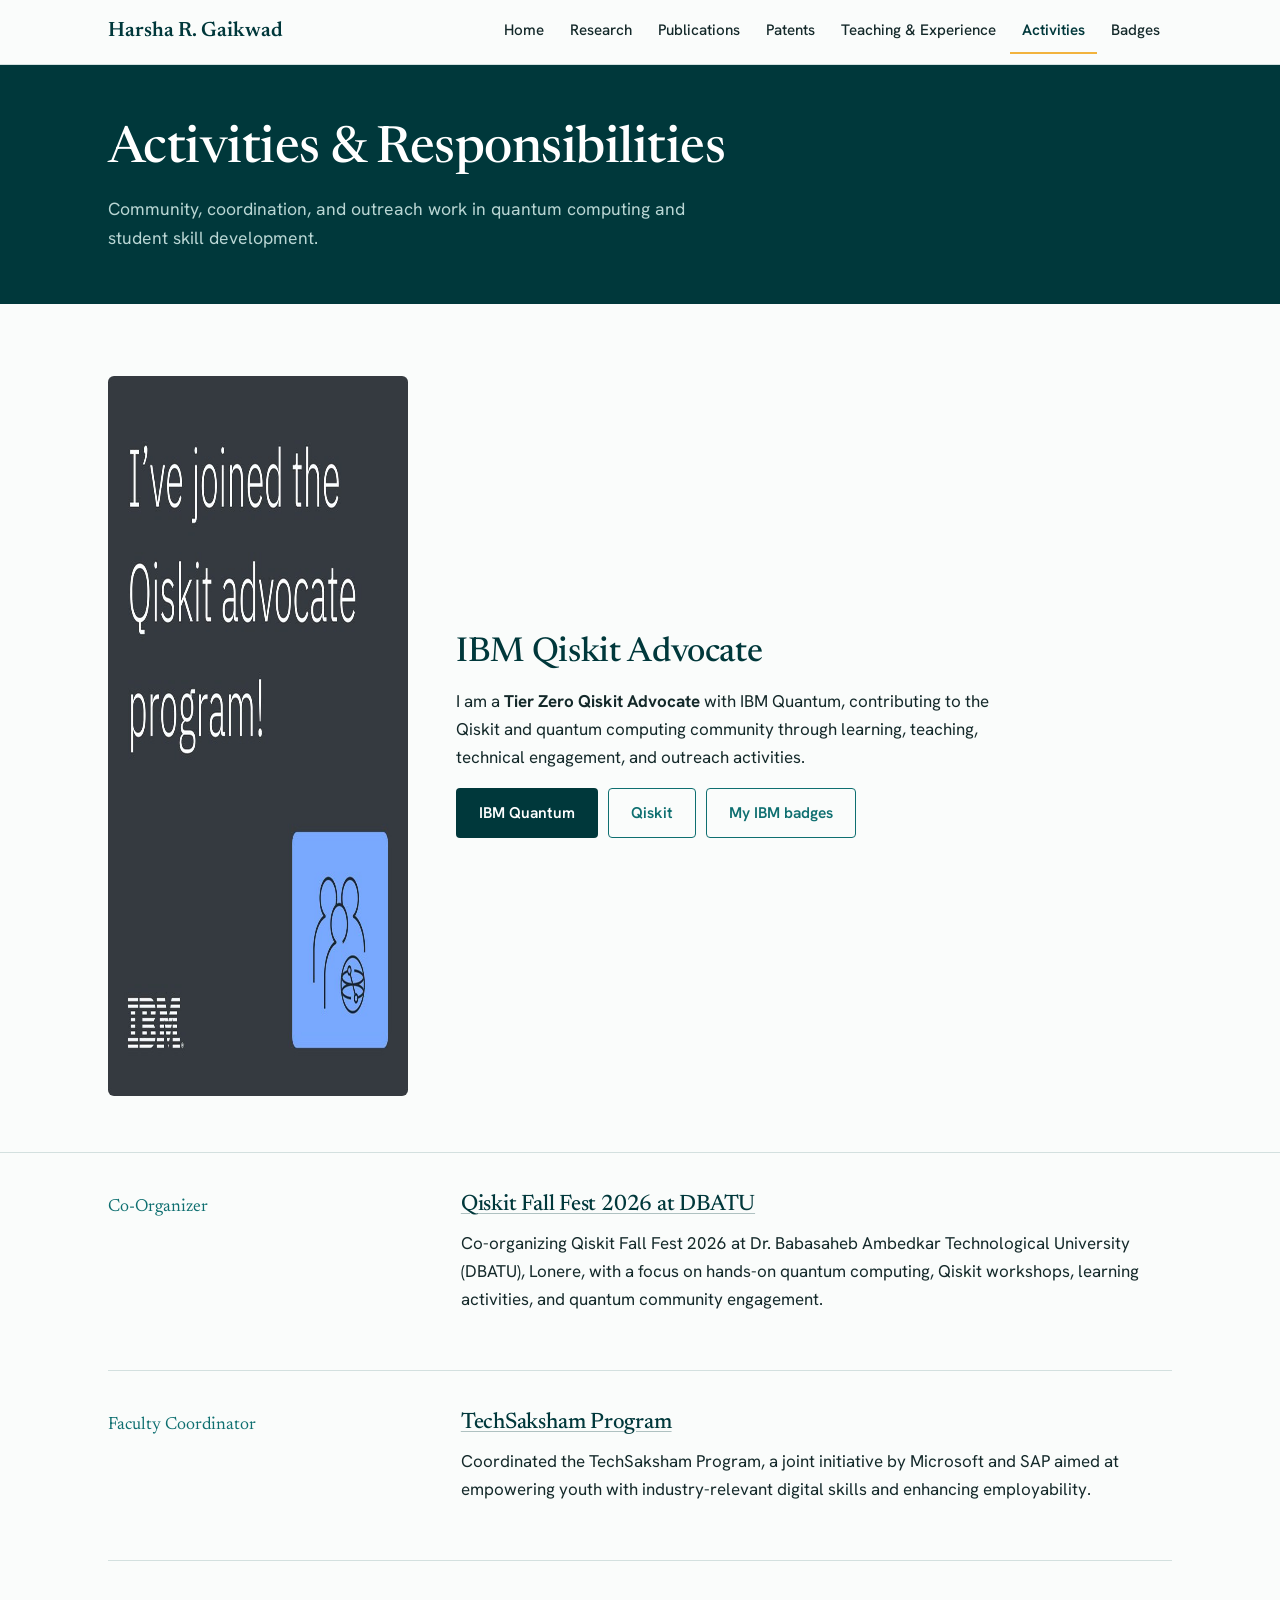
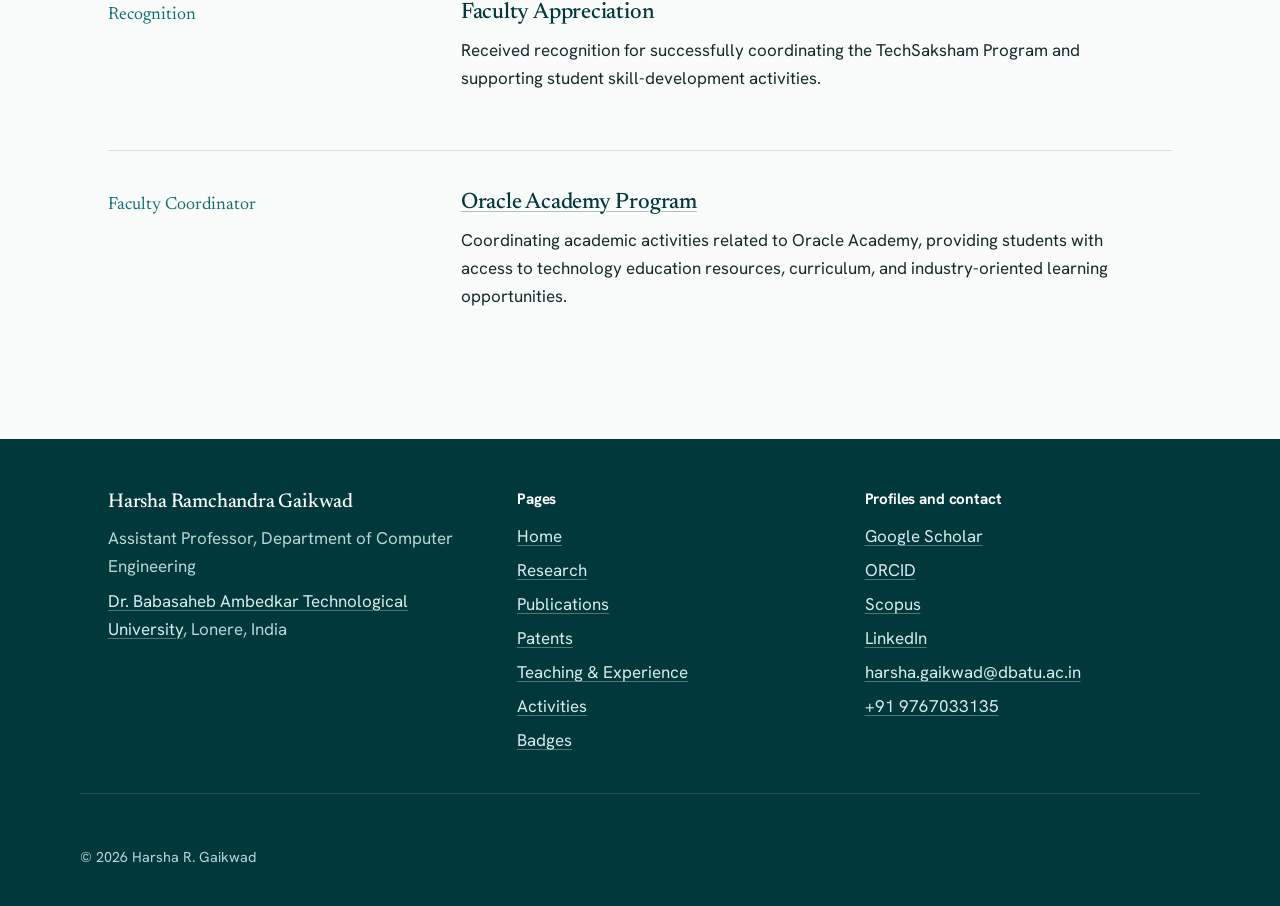
==== commit 2785feb9: "Add files via upload" ====
--- a/Activities.html
+++ b/Activities.html
@@ -43,7 +43,7 @@
 <section class="section" style="padding-bottom: 0">
   <div class="wrap">
     <div class="feature" style="padding-top: 0">
-      <img src="assets/qiskit-advocate.jpg" alt="IBM graphic: I&rsquo;ve joined the Qiskit advocate program!" width="720" height="720">
+      <img src="qiskit-advocate.jpg" alt="IBM graphic: I&rsquo;ve joined the Qiskit advocate program!" width="720" height="720">
       <div>
         <h2>IBM Qiskit Advocate</h2>
         <p>I am a <strong>Tier Zero Qiskit Advocate</strong> with IBM Quantum, contributing to the Qiskit and quantum computing community
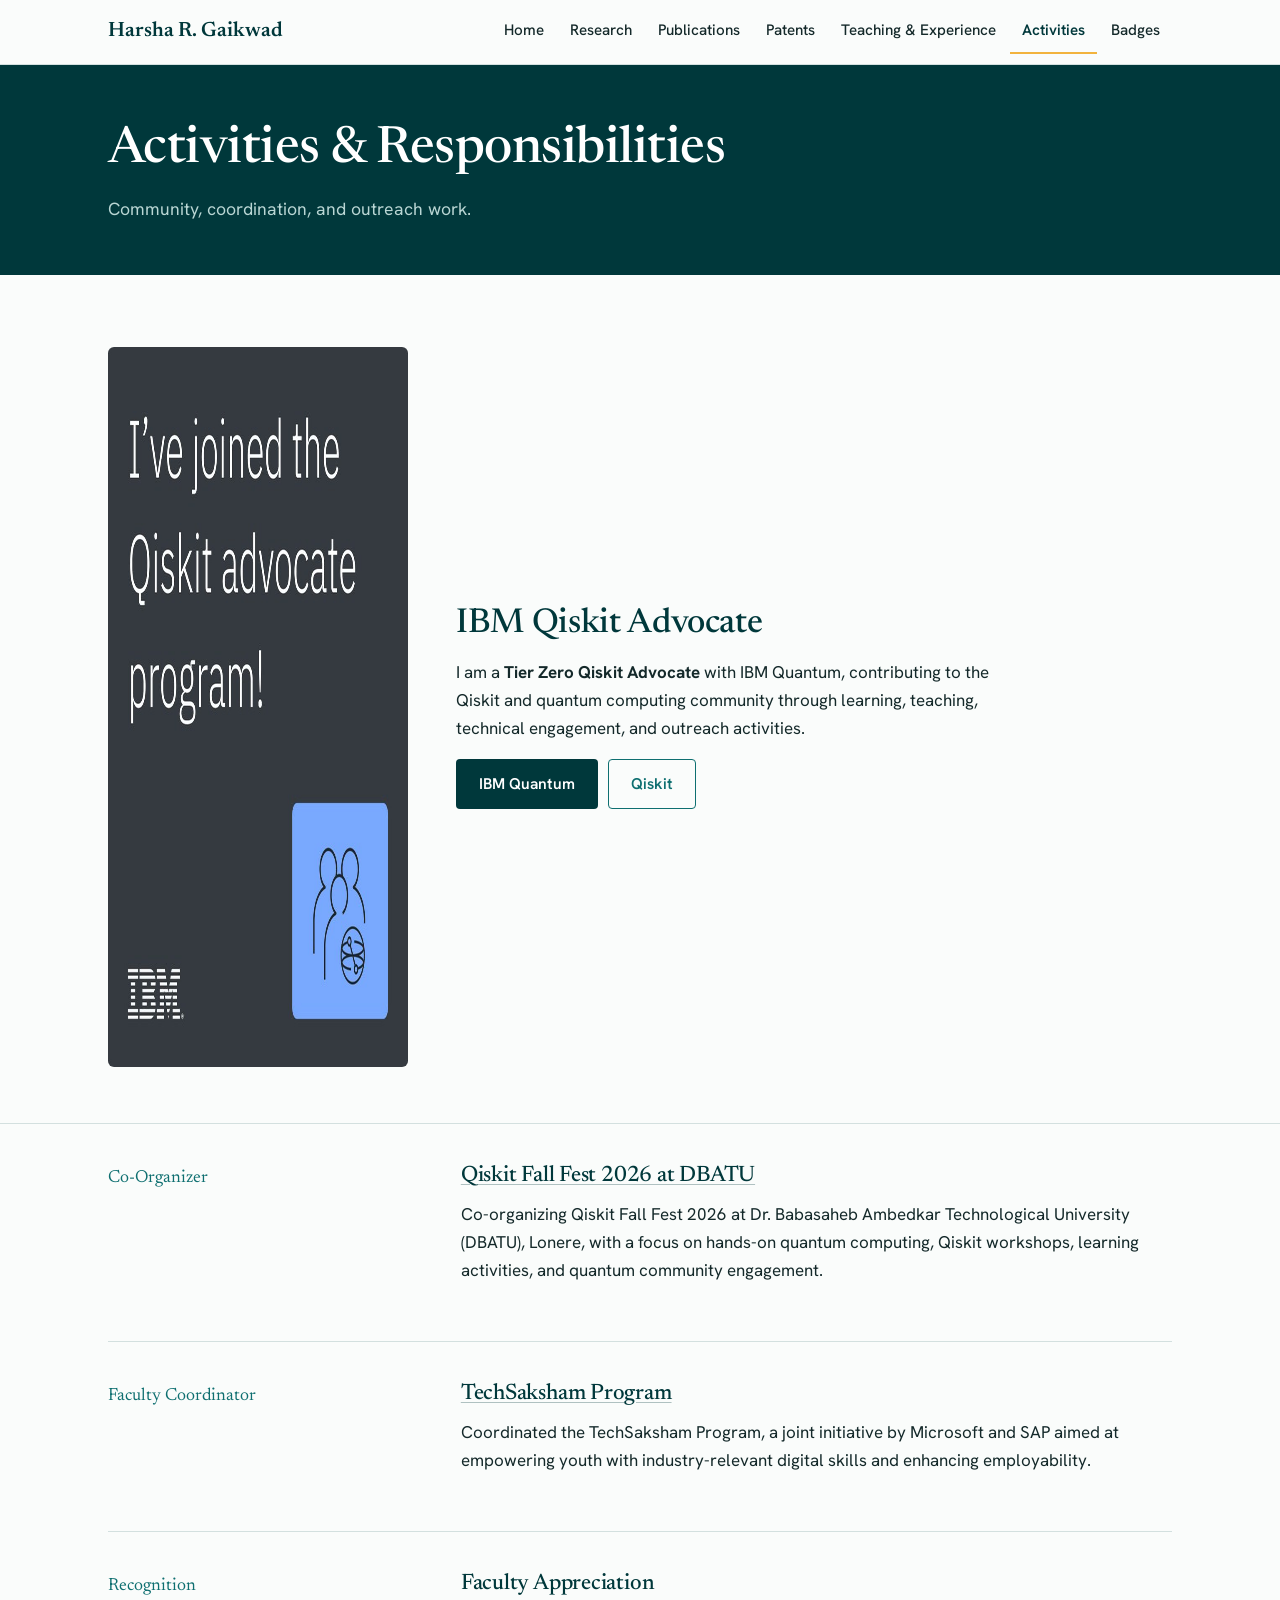
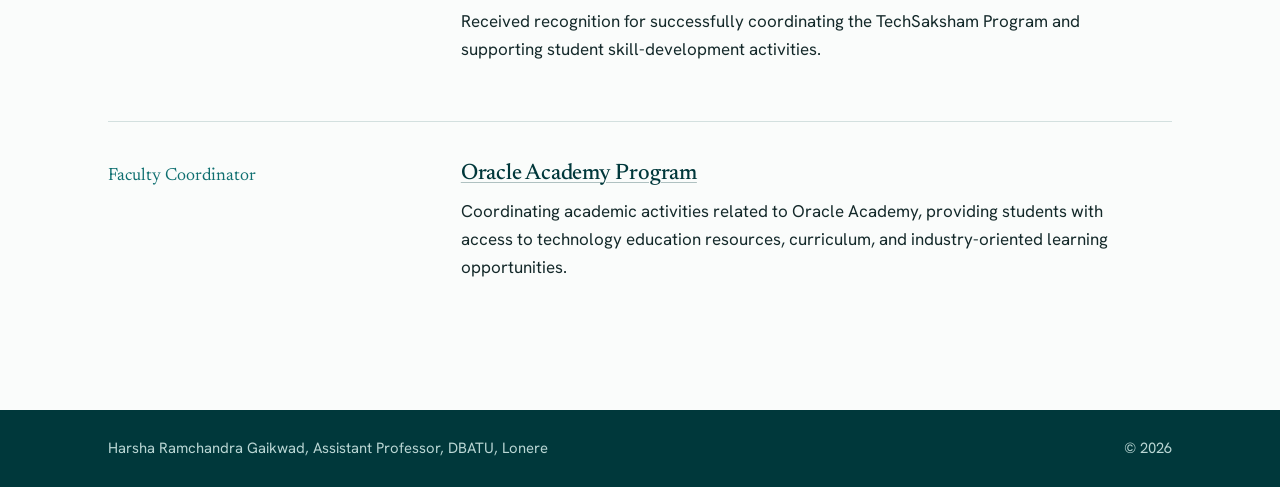
==== commit 74c55173: "Add files via upload" ====
--- a/Activities.html
+++ b/Activities.html
@@ -37,7 +37,7 @@
 <section class="page-head">
   <div class="wrap">
     <h1>Activities &amp; Responsibilities</h1>
-    <p>Community, coordination, and outreach work in quantum computing and student skill development.</p>
+    <p>Community, coordination, and outreach work.</p>
   </div>
 </section>
 <section class="section" style="padding-bottom: 0">
@@ -51,7 +51,6 @@
         <div class="inline-links">
           <a class="btn btn-solid" href="https://www.ibm.com/quantum" target="_blank" rel="noopener noreferrer">IBM Quantum</a>
           <a class="btn btn-line" href="https://www.ibm.com/quantum/qiskit" target="_blank" rel="noopener noreferrer">Qiskit</a>
-          <a class="btn btn-line" href="badges.html">My IBM badges</a>
         </div>
       </div>
     </div>
@@ -100,37 +99,10 @@
 </main>
 
 <footer class="site-footer">
-  <div class="wrap">
-    <div>
-      <h2>Harsha Ramchandra Gaikwad</h2>
-      <p>Assistant Professor, Department of Computer Engineering</p>
-      <p><a href="https://dbatu.ac.in/" target="_blank" rel="noopener noreferrer">Dr. Babasaheb Ambedkar Technological University</a>, Lonere, India</p>
-    </div>
-    <div>
-      <h3>Pages</h3>
-      <ul>
-        <li><a href="index.html">Home</a></li>
-        <li><a href="research.html">Research</a></li>
-        <li><a href="publications.html">Publications</a></li>
-        <li><a href="patents.html">Patents</a></li>
-        <li><a href="teaching.html">Teaching & Experience</a></li>
-        <li><a href="Activities.html">Activities</a></li>
-        <li><a href="badges.html">Badges</a></li>
-      </ul>
-    </div>
-    <div>
-      <h3>Profiles and contact</h3>
-      <ul>
-        <li><a href="https://scholar.google.com/citations?user=UqezAY8AAAAJ&amp;hl=en" target="_blank" rel="noopener noreferrer">Google Scholar</a></li>
-        <li><a href="https://orcid.org/0000-0003-2760-0009" target="_blank" rel="noopener noreferrer">ORCID</a></li>
-        <li><a href="https://www.scopus.com/authid/detail.uri?authorId=57553435400" target="_blank" rel="noopener noreferrer">Scopus</a></li>
-        <li><a href="https://www.linkedin.com/in/harsha-gaikwad-33515127b" target="_blank" rel="noopener noreferrer">LinkedIn</a></li>
-        <li><a href="mailto:harsha.gaikwad@dbatu.ac.in">harsha.gaikwad@dbatu.ac.in</a></li>
-        <li><a href="tel:+919767033135">+91 9767033135</a></li>
-      </ul>
-    </div>
+  <div class="wrap foot">
+    <span>Harsha Ramchandra Gaikwad, Assistant Professor, DBATU, Lonere</span>
+    <span>&copy; 2026</span>
   </div>
-  <div class="wrap copyright">&copy; 2026 Harsha R. Gaikwad</div>
 </footer>
 <script src="script.js"></script>
 </body>
--- a/style.css
+++ b/style.css
@@ -493,3 +493,5 @@
   .hero, .page-head, .site-footer { background: #fff; color: #000; }
   .hero h1, .page-head h1 { color: #000; }
 }
+
+.site-footer .foot { display: flex; flex-wrap: wrap; justify-content: space-between; gap: 8px 24px; padding-top: 26px; padding-bottom: 26px; font-size: 0.93rem; grid-template-columns: none; }
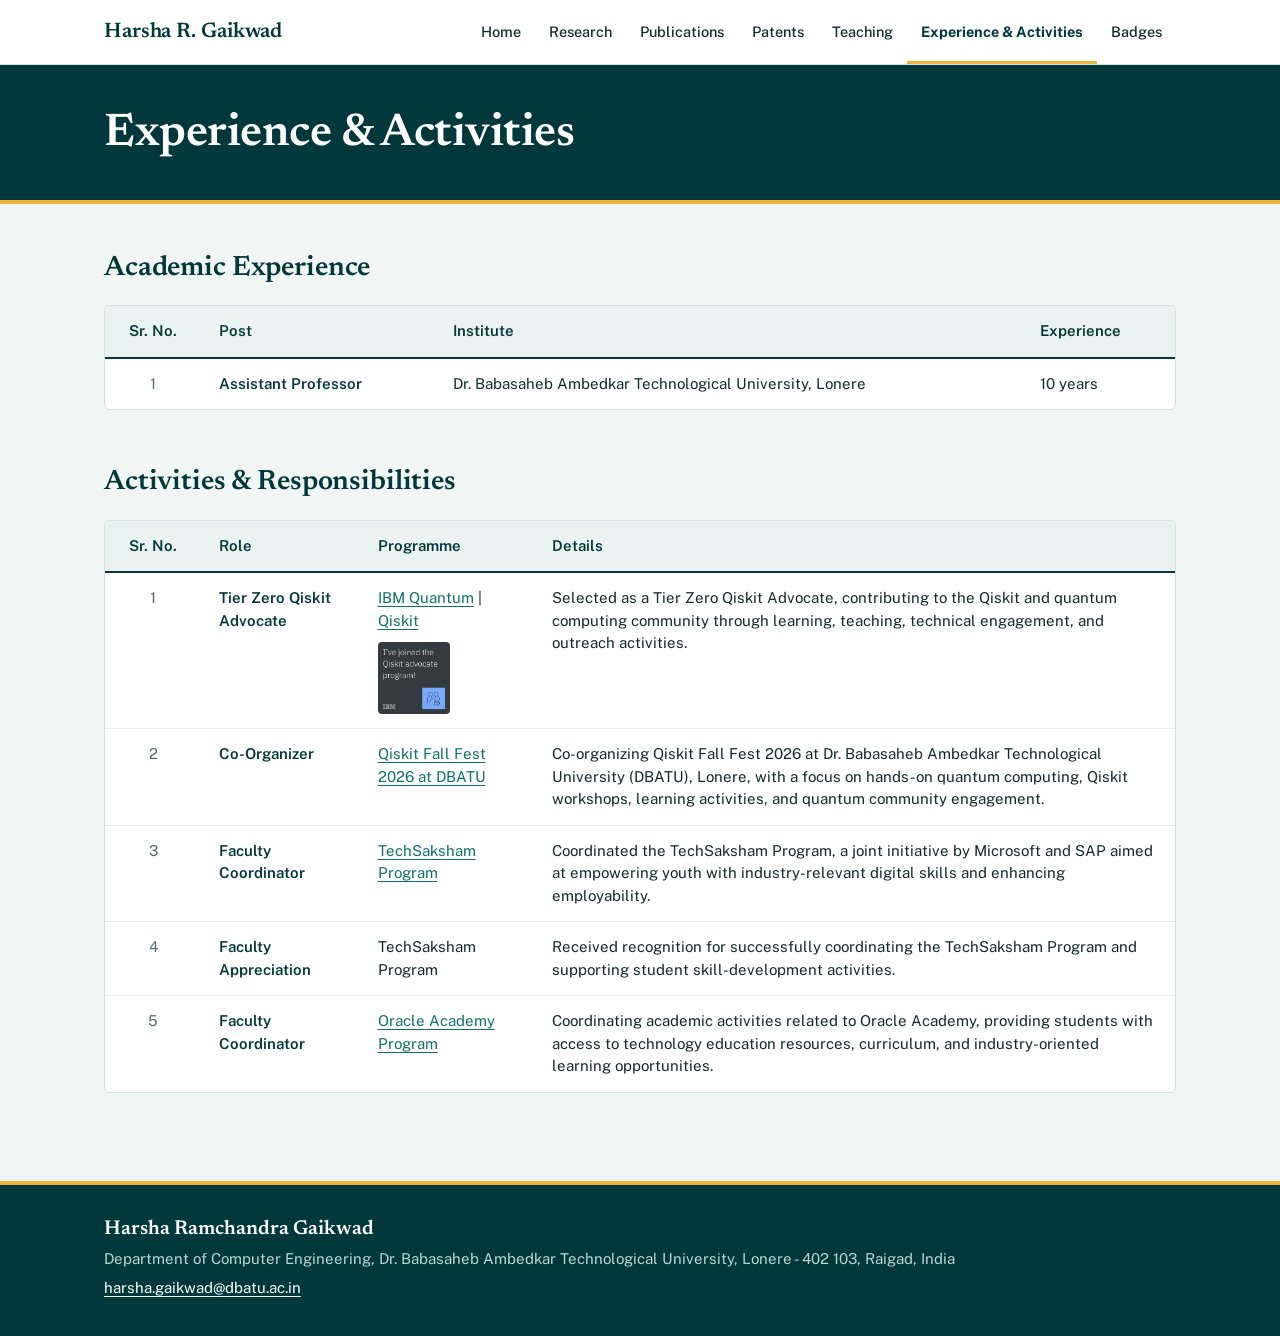
==== commit 63b86c2e: "Add files via upload" ====
--- a/Activities.html
+++ b/Activities.html
@@ -1,109 +1,86 @@
 <!DOCTYPE html>
 <html lang="en">
 <head>
-  <meta charset="UTF-8">
-  <meta name="viewport" content="width=device-width, initial-scale=1">
-  <title>Activities | Harsha R. Gaikwad</title>
-  <meta name="description" content="IBM Qiskit Advocate, Qiskit Fall Fest 2026 co-organizer, and faculty coordinator for TechSaksham and Oracle Academy.">
-  <meta property="og:title" content="Activities | Harsha R. Gaikwad">
-  <meta property="og:description" content="IBM Qiskit Advocate, Qiskit Fall Fest 2026 co-organizer, and faculty coordinator for TechSaksham and Oracle Academy.">
-  <meta property="og:type" content="website">
-  <link rel="icon" href="data:image/svg+xml,%3Csvg xmlns='http://www.w3.org/2000/svg' viewBox='0 0 64 64'%3E%3Crect width='64' height='64' rx='14' fill='%2300383b'/%3E%3Ctext x='32' y='43' font-size='30' text-anchor='middle' fill='white' font-family='Georgia,serif'%3EHG%3C/text%3E%3C/svg%3E">
-  <link rel="preconnect" href="https://fonts.googleapis.com">
-  <link rel="preconnect" href="https://fonts.gstatic.com" crossorigin>
-  <link rel="stylesheet" href="https://fonts.googleapis.com/css2?family=Hanken+Grotesk:wght@400;500;600;700&family=Newsreader:ital,opsz,wght@0,6..72,400;0,6..72,500;0,6..72,600;1,6..72,400&display=swap">
-  <link rel="stylesheet" href="style.css">
+<meta charset="utf-8">
+<meta name="viewport" content="width=device-width, initial-scale=1">
+<title>Experience &amp; Activities — Harsha R. Gaikwad</title>
+<meta name="description" content="Academic experience, IBM Qiskit Advocate role, Qiskit Fall Fest 2026, TechSaksham and Oracle Academy.">
+<meta name="theme-color" content="#00383B">
+<link rel="icon" href="data:image/svg+xml,%3Csvg xmlns='http://www.w3.org/2000/svg' viewBox='0 0 32 32'%3E%3Crect width='32' height='32' rx='6' fill='%2300383B'/%3E%3Cpath d='M9 24V8h3v5h8V8h3v16h-3v-8h-8v8z' fill='%23F2B33D'/%3E%3C/svg%3E">
+<link rel="stylesheet" href="style.css">
+<script>document.documentElement.classList.add("js");</script>
 </head>
 <body>
-<a class="skip" href="#main">Skip to content</a>
+<a class="skip-link" href="#main">Skip to content</a>
 
 <header class="site-header">
-  <div class="wrap">
+  <div class="header-inner">
     <a class="brand" href="index.html">Harsha R. Gaikwad</a>
-    <button class="menu-btn" type="button" aria-expanded="false" aria-controls="site-nav">Menu</button>
-    <nav class="nav" id="site-nav" aria-label="Main">
-      <a href="index.html">Home</a>
-      <a href="research.html">Research</a>
-      <a href="publications.html">Publications</a>
-      <a href="patents.html">Patents</a>
-      <a href="teaching.html">Teaching & Experience</a>
-      <a href="Activities.html" aria-current="page">Activities</a>
-      <a href="badges.html">Badges</a>
+    <button class="menu-toggle" type="button" aria-expanded="false" aria-controls="site-nav">
+      <span class="menu-icon" aria-hidden="true"></span><span>Menu</span>
+    </button>
+    <nav class="site-nav" id="site-nav" aria-label="Main">
+      <ul>
+        <li><a href="index.html">Home</a></li>
+        <li><a href="research.html">Research</a></li>
+        <li><a href="publications.html">Publications</a></li>
+        <li><a href="patents.html">Patents</a></li>
+        <li><a href="teaching.html">Teaching</a></li>
+        <li><a href="Activities.html" aria-current="page">Experience &amp; Activities</a></li>
+        <li><a href="badges.html">Badges</a></li>
+      </ul>
     </nav>
   </div>
 </header>
 
 <main id="main">
-<section class="page-head">
-  <div class="wrap">
-    <h1>Activities &amp; Responsibilities</h1>
-    <p>Community, coordination, and outreach work.</p>
-  </div>
-</section>
-<section class="section" style="padding-bottom: 0">
-  <div class="wrap">
-    <div class="feature" style="padding-top: 0">
-      <img src="qiskit-advocate.jpg" alt="IBM graphic: I&rsquo;ve joined the Qiskit advocate program!" width="720" height="720">
-      <div>
-        <h2>IBM Qiskit Advocate</h2>
-        <p>I am a <strong>Tier Zero Qiskit Advocate</strong> with IBM Quantum, contributing to the Qiskit and quantum computing community
-        through learning, teaching, technical engagement, and outreach activities.</p>
-        <div class="inline-links">
-          <a class="btn btn-solid" href="https://www.ibm.com/quantum" target="_blank" rel="noopener noreferrer">IBM Quantum</a>
-          <a class="btn btn-line" href="https://www.ibm.com/quantum/qiskit" target="_blank" rel="noopener noreferrer">Qiskit</a>
-        </div>
-      </div>
-    </div>
+<section class="page-band">
+  <div class="page-band-inner">
+    <h1>Experience &amp; Activities</h1>
   </div>
 </section>
 
-<section class="section" style="padding-top: 0">
-  <div class="wrap">
-    <article class="activity">
-      <div class="role">Co-Organizer</div>
-      <div>
-        <h3><a href="https://dbatuqiskitfallfest.github.io/" target="_blank" rel="noopener noreferrer">Qiskit Fall Fest 2026 at DBATU</a></h3>
-        <p>Co-organizing Qiskit Fall Fest 2026 at Dr. Babasaheb Ambedkar Technological University (DBATU), Lonere,
-        with a focus on hands-on quantum computing, Qiskit workshops, learning activities, and quantum community engagement.</p>
-      </div>
-    </article>
+<div class="page">
+  <section class="page-section" aria-labelledby="experience-heading">
+    <h2 id="experience-heading">Academic Experience</h2>
+    <div class="table-wrap">
+  <table class="data stack">
+    <caption class="sr-only">Academic experience</caption>
+    <thead><tr><th scope="col" class="num">Sr. No.</th><th scope="col">Post</th><th scope="col">Institute</th><th scope="col">Experience</th></tr></thead>
+    <tbody>
+      <tr><td class="num" data-label="Sr. No.">1</td><td data-label="Post"><span class="cell-title">Assistant Professor</span></td><td data-label="Institute">Dr. Babasaheb Ambedkar Technological University, Lonere</td><td data-label="Experience">10 years</td></tr>
+    </tbody>
+  </table>
+</div>
+  </section>
 
-    <article class="activity">
-      <div class="role">Faculty Coordinator</div>
-      <div>
-        <h3><a href="https://techsaksham.org/" target="_blank" rel="noopener noreferrer">TechSaksham Program</a></h3>
-        <p>Coordinated the TechSaksham Program, a joint initiative by Microsoft and SAP aimed at empowering youth
-        with industry-relevant digital skills and enhancing employability.</p>
-      </div>
-    </article>
-
-    <article class="activity">
-      <div class="role">Recognition</div>
-      <div>
-        <h3>Faculty Appreciation</h3>
-        <p>Received recognition for successfully coordinating the TechSaksham Program and supporting student skill-development activities.</p>
-      </div>
-    </article>
-
-    <article class="activity">
-      <div class="role">Faculty Coordinator</div>
-      <div>
-        <h3><a href="https://academy.oracle.com/" target="_blank" rel="noopener noreferrer">Oracle Academy Program</a></h3>
-        <p>Coordinating academic activities related to Oracle Academy, providing students with access to technology
-        education resources, curriculum, and industry-oriented learning opportunities.</p>
-      </div>
-    </article>
-  </div>
-</section>
-
+  <section class="page-section" aria-labelledby="activities-heading">
+    <h2 id="activities-heading">Activities &amp; Responsibilities</h2>
+    <div class="table-wrap">
+  <table class="data stack">
+    <caption class="sr-only">Activities and responsibilities</caption>
+    <thead><tr><th scope="col" class="num">Sr. No.</th><th scope="col">Role</th><th scope="col">Programme</th><th scope="col">Details</th></tr></thead>
+    <tbody>
+      <tr><td class="num" data-label="Sr. No.">1</td><td data-label="Role"><span class="cell-title">Tier Zero Qiskit Advocate</span></td><td data-label="Programme"><a href="https://www.ibm.com/quantum" target="_blank" rel="noopener">IBM Quantum</a> | <a href="https://www.ibm.com/quantum/qiskit" target="_blank" rel="noopener">Qiskit</a><br><img class="thumb-wide" src="qiskit-advocate.jpg" width="72" height="72" alt="IBM graphic: I&rsquo;ve joined the Qiskit advocate program"></td><td data-label="Details">Selected as a Tier Zero Qiskit Advocate, contributing to the Qiskit and quantum computing community through learning, teaching, technical engagement, and outreach activities.</td></tr>
+      <tr><td class="num" data-label="Sr. No.">2</td><td data-label="Role"><span class="cell-title">Co-Organizer</span></td><td data-label="Programme"><a href="https://dbatuqiskitfallfest.github.io/" target="_blank" rel="noopener">Qiskit Fall Fest 2026 at DBATU</a></td><td data-label="Details">Co-organizing Qiskit Fall Fest 2026 at Dr. Babasaheb Ambedkar Technological University (DBATU), Lonere, with a focus on hands-on quantum computing, Qiskit workshops, learning activities, and quantum community engagement.</td></tr>
+      <tr><td class="num" data-label="Sr. No.">3</td><td data-label="Role"><span class="cell-title">Faculty Coordinator</span></td><td data-label="Programme"><a href="https://techsaksham.org/" target="_blank" rel="noopener">TechSaksham Program</a></td><td data-label="Details">Coordinated the TechSaksham Program, a joint initiative by Microsoft and SAP aimed at empowering youth with industry-relevant digital skills and enhancing employability.</td></tr>
+      <tr><td class="num" data-label="Sr. No.">4</td><td data-label="Role"><span class="cell-title">Faculty Appreciation</span></td><td data-label="Programme">TechSaksham Program</td><td data-label="Details">Received recognition for successfully coordinating the TechSaksham Program and supporting student skill-development activities.</td></tr>
+      <tr><td class="num" data-label="Sr. No.">5</td><td data-label="Role"><span class="cell-title">Faculty Coordinator</span></td><td data-label="Programme"><a href="https://academy.oracle.com/" target="_blank" rel="noopener">Oracle Academy Program</a></td><td data-label="Details">Coordinating academic activities related to Oracle Academy, providing students with access to technology education resources, curriculum, and industry-oriented learning opportunities.</td></tr>
+    </tbody>
+  </table>
+</div>
+  </section>
+</div>
 </main>
 
 <footer class="site-footer">
-  <div class="wrap foot">
-    <span>Harsha Ramchandra Gaikwad, Assistant Professor, DBATU, Lonere</span>
-    <span>&copy; 2026</span>
+  <div class="footer-inner">
+    <p class="footer-name">Harsha Ramchandra Gaikwad</p>
+    <p>Department of Computer Engineering, Dr. Babasaheb Ambedkar Technological University, Lonere - 402 103, Raigad, India</p>
+    <p><a href="mailto:harsha.gaikwad@dbatu.ac.in">harsha.gaikwad@dbatu.ac.in</a></p>
   </div>
 </footer>
-<script src="script.js"></script>
+
+<script src="site.js"></script>
 </body>
 </html>
--- a/style.css
+++ b/style.css
@@ -1,497 +1,1018 @@
-/* ==========================================================
-   Harsha R. Gaikwad — academic site
-   Palette is drawn from the IBM Quantum badge tiles:
-   deep teal, lagoon, mist, with marigold used only as a signal.
-   ========================================================== */
+/* =========================================================
+   Harsha R. Gaikwad — shared stylesheet
+   One file styles every page, so the site stays consistent.
+
+   1. Fonts        5. Hero (home)        9. Course lists
+   2. Tokens       6. Page bands         10. Publications
+   3. Base         7. Prose & sections   11. Footer
+   4. Header       8. Tables             12. Responsive / print
+   ========================================================= */
+
+
+/* 1. FONTS — self-hosted variable fonts (SIL Open Font License) */
+
+@font-face {
+    font-family: "Newsreader";
+    src: url("newsreader-latin-wght-normal.woff2") format("woff2");
+    font-weight: 200 800;
+    font-style: normal;
+    font-display: swap;
+    unicode-range: U+0000-00FF, U+0131, U+0152-0153, U+02BB-02BC, U+02C6, U+02DA, U+02DC, U+0304, U+0308, U+0329, U+2000-206F, U+20AC, U+2122, U+2191, U+2193, U+2212, U+2215, U+FEFF, U+FFFD;
+}
+
+@font-face {
+    font-family: "Public Sans";
+    src: url("public-sans-latin-wght-normal.woff2") format("woff2");
+    font-weight: 100 900;
+    font-style: normal;
+    font-display: swap;
+    unicode-range: U+0000-00FF, U+0131, U+0152-0153, U+02BB-02BC, U+02C6, U+02DA, U+02DC, U+0304, U+0308, U+0329, U+2000-206F, U+20AC, U+2122, U+2191, U+2193, U+2212, U+2215, U+FEFF, U+FFFD;
+}
+
+
+/* 2. TOKENS */
 
 :root {
-  --ink: #00383b;
-  --ink-2: #004a4d;
-  --teal: #0e6f70;
-  --teal-dark: #0a5556;
-  --mist: #ebf3f2;
-  --paper: #fafcfb;
-  --white: #ffffff;
-  --text: #14292a;
-  --muted: #566b6b;
-  --line: #d3e0df;
-  --gold: #f2b33d;
-  --maroon: #740a35;
-
-  --serif: "Newsreader", Georgia, "Times New Roman", serif;
-  --sans: "Hanken Grotesk", "Segoe UI", system-ui, -apple-system, Arial, sans-serif;
-
-  --wrap: 1120px;
-  --read: 68ch;
-  --radius: 6px;
-}
-
-*,
-*::before,
-*::after { box-sizing: border-box; }
-
-html { scroll-behavior: smooth; scroll-padding-top: 88px; }
+    --paper:      #F1F6F5;
+    --surface:    #FFFFFF;
+    --ink:        #14292A;
+    --muted:      #566B6B;
+    --line:       #D3E0DF;
+    --line-soft:  #E3ECEB;
+    --tint:       #EBF3F2;
+
+    --navy:       #00383B;
+    --navy-2:     #0E6F70;
+    --gold:       #F2B33D;
+    --amber:      #835000;
+    --link:       #0E6F70;
+    --link-hover: #0A5556;
+
+    --serif: "Newsreader", Georgia, "Times New Roman", serif;
+    --sans:  "Public Sans", system-ui, -apple-system, "Segoe UI", Roboto, Arial, sans-serif;
+
+    --radius: 6px;
+    --wrap: 1120px;
+    --header-h: 64px;
+}
+
+
+/* 3. BASE */
+
+*, *::before, *::after { box-sizing: border-box; }
+
+html {
+    -webkit-text-size-adjust: 100%;
+    scroll-padding-top: calc(var(--header-h) + 16px);
+}
 
 body {
-  margin: 0;
-  font-family: var(--sans);
-  font-size: 1.0625rem;
-  line-height: 1.65;
-  color: var(--text);
-  background: var(--paper);
-  -webkit-font-smoothing: antialiased;
-}
-
-img { max-width: 100%; display: block; }
+    margin: 0;
+    min-height: 100vh;
+    display: flex;
+    flex-direction: column;
+    background: var(--paper);
+    color: var(--ink);
+    font: 400 1rem/1.65 var(--sans);
+    -webkit-font-smoothing: antialiased;
+}
+
+main { flex: 1 0 auto; }
+
+img { display: block; max-width: 100%; }
+
+[hidden] { display: none !important; }
 
 a {
-  color: var(--teal);
-  text-decoration-thickness: 1px;
-  text-underline-offset: 3px;
-  text-decoration-color: rgba(14, 111, 112, 0.35);
-  transition: color 0.15s, text-decoration-color 0.15s;
-}
-a:hover { color: var(--teal-dark); text-decoration-color: currentColor; }
+    color: var(--link);
+    text-underline-offset: 0.18em;
+    text-decoration-thickness: 1px;
+}
+
+a:hover {
+    color: var(--link-hover);
+    text-decoration-thickness: 2px;
+}
 
 :focus-visible {
-  outline: 3px solid var(--gold);
-  outline-offset: 3px;
-  border-radius: 3px;
-}
-
-.skip {
-  position: absolute; left: -999px; top: 8px;
-  background: var(--ink); color: #fff; padding: 10px 16px; z-index: 100;
-}
-.skip:focus { left: 8px; }
-
-.wrap { max-width: var(--wrap); margin: 0 auto; padding: 0 28px; }
-
-h1, h2, h3, h4 {
-  font-family: var(--serif);
-  font-weight: 500;
-  line-height: 1.15;
-  color: var(--ink);
-  margin: 0;
-  letter-spacing: -0.01em;
-}
-h2 { font-size: clamp(1.7rem, 3vw, 2.15rem); }
-h3 { font-size: 1.4rem; }
-p { margin: 0 0 1em; }
-ul, ol { margin: 0; padding: 0; }
-
-/* ---------- Header ---------- */
+    outline: 3px solid var(--navy-2);
+    outline-offset: 2px;
+}
+
+.hero :focus-visible,
+.page-band :focus-visible,
+.site-footer :focus-visible {
+    outline-color: var(--gold);
+}
+
+.sr-only {
+    position: absolute;
+    width: 1px;
+    height: 1px;
+    margin: -1px;
+    padding: 0;
+    overflow: hidden;
+    clip: rect(0 0 0 0);
+    white-space: nowrap;
+    border: 0;
+}
+
+.skip-link {
+    position: absolute;
+    left: 16px;
+    top: -60px;
+    z-index: 100;
+    padding: 10px 16px;
+    background: var(--navy);
+    color: #fff;
+    border-radius: var(--radius);
+    font-weight: 600;
+    text-decoration: none;
+}
+
+.skip-link:focus { top: 12px; }
+
+h1, h2, h3 { font-family: var(--serif); color: var(--navy); }
+
+h2 {
+    margin: 0 0 20px;
+    font-size: 1.75rem;
+    font-weight: 600;
+    line-height: 1.2;
+    letter-spacing: -0.005em;
+}
+
+
+/* 4. HEADER & NAVIGATION */
+
 .site-header {
-  position: sticky; top: 0; z-index: 50;
-  background: rgba(250, 252, 251, 0.94);
-  backdrop-filter: blur(8px);
-  border-bottom: 1px solid var(--line);
-}
-.site-header .wrap {
-  display: flex; align-items: center; justify-content: space-between;
-  min-height: 64px; gap: 20px;
-}
+    position: sticky;
+    top: 0;
+    z-index: 50;
+    background: var(--surface);
+    border-bottom: 1px solid var(--line);
+}
+
+.header-inner {
+    position: relative;
+    max-width: var(--wrap);
+    margin: 0 auto;
+    padding: 0 24px;
+    min-height: var(--header-h);
+    display: flex;
+    align-items: stretch;
+    justify-content: space-between;
+    gap: 24px;
+}
+
 .brand {
-  font-family: var(--serif);
-  font-size: 1.3rem; font-weight: 600;
-  color: var(--ink); text-decoration: none; white-space: nowrap;
-}
-.brand:hover { color: var(--teal); }
-
-.nav { display: flex; gap: 2px; }
-.nav a {
-  color: var(--text); text-decoration: none;
-  font-size: 0.95rem; font-weight: 500;
-  padding: 8px 12px; border-radius: 4px;
-  border-bottom: 2px solid transparent;
-  border-radius: 0;
-}
-.nav a:hover { color: var(--teal); border-bottom-color: var(--line); }
-.nav a[aria-current="page"] { color: var(--ink); border-bottom-color: var(--gold); font-weight: 600; }
-
-.menu-btn {
-  display: none; background: none; border: 1px solid var(--line);
-  border-radius: 4px; padding: 8px 12px; font: inherit; font-weight: 600;
-  color: var(--ink); cursor: pointer;
-}
-
-/* ---------- Home hero ---------- */
+    display: flex;
+    align-items: center;
+    color: var(--navy);
+    font: 600 1.3125rem/1 var(--serif);
+    letter-spacing: -0.005em;
+    text-decoration: none;
+    white-space: nowrap;
+}
+
+.brand:hover { color: var(--navy); text-decoration: none; }
+
+.site-nav ul {
+    display: flex;
+    height: 100%;
+    margin: 0;
+    padding: 0;
+    list-style: none;
+}
+
+.site-nav a {
+    display: flex;
+    align-items: center;
+    height: 100%;
+    padding: 0 14px;
+    border-top: 3px solid transparent;
+    border-bottom: 3px solid transparent;
+    color: var(--ink);
+    font-size: 0.90625rem;
+    font-weight: 500;
+    text-decoration: none;
+    white-space: nowrap;
+}
+
+.site-nav a:hover {
+    color: var(--navy);
+    border-bottom-color: var(--line);
+}
+
+.site-nav a[aria-current="page"] {
+    color: var(--navy);
+    font-weight: 700;
+    border-bottom-color: var(--gold);
+}
+
+.menu-toggle { display: none; }
+
+
+/* 5. HERO (home page) */
+
 .hero {
-  background: var(--ink);
-  color: #e6f2f1;
-  position: relative;
-  overflow: hidden;
-}
-.hero .wrap {
-  display: grid; grid-template-columns: 1.25fr 0.75fr;
-  gap: 48px; align-items: center;
-  padding-top: 72px; padding-bottom: 72px;
-}
+    background: var(--navy);
+    color: #fff;
+    border-bottom: 4px solid var(--gold);
+}
+
+.hero-inner {
+    max-width: var(--wrap);
+    margin: 0 auto;
+    padding: 60px 24px 68px;
+    display: grid;
+    grid-template-columns: 260px minmax(0, 1fr);
+    gap: 64px;
+    align-items: center;
+}
+
+.portrait {
+    position: relative;
+    margin: 0;
+}
+
+.portrait::after {
+    content: "";
+    position: absolute;
+    right: -14px;
+    bottom: -14px;
+    width: 62%;
+    height: 62%;
+    border-right: 3px solid var(--gold);
+    border-bottom: 3px solid var(--gold);
+    border-bottom-right-radius: var(--radius);
+}
+
+.portrait img {
+    position: relative;
+    z-index: 1;
+    width: 100%;
+    aspect-ratio: 6 / 7;
+    object-fit: cover;
+    border-radius: var(--radius);
+}
+
 .hero h1 {
-  color: #fff;
-  font-size: clamp(2.5rem, 5.4vw, 4.1rem);
-  font-weight: 500; line-height: 1.05;
-  max-width: 18ch;
-}
-.hero .role {
-  font-family: var(--serif);
-  font-size: clamp(1.3rem, 2.2vw, 1.6rem);
-  color: #fff; margin: 22px 0 6px;
-}
-.hero .org { color: #b9d6d4; margin: 0 0 22px; max-width: 52ch; }
-
-.chips { display: flex; flex-wrap: wrap; gap: 8px; list-style: none; }
-.chips li {
-  font-size: 0.9rem; padding: 4px 12px;
-  border: 1px solid rgba(255, 255, 255, 0.28);
-  border-radius: 999px; color: #e6f2f1;
-}
-.hero .where {
-  display: flex; align-items: center; gap: 8px;
-  margin: 22px 0 0; color: #b9d6d4; font-size: 0.97rem;
-}
-.hero .where svg { width: 18px; height: 18px; }
-
-.signals { display: flex; flex-wrap: wrap; gap: 10px; margin: 26px 0 0; list-style: none; }
-.signals li {
-  display: inline-flex; align-items: center; gap: 9px;
-  background: rgba(255, 255, 255, 0.08);
-  border-radius: 4px; padding: 7px 14px;
-  font-size: 0.93rem; font-weight: 500; color: #fff;
-}
-.signals li::before {
-  content: ""; width: 8px; height: 8px; border-radius: 50%;
-  background: var(--gold); flex: none;
-}
-
-.actions { display: flex; flex-wrap: wrap; gap: 12px; margin-top: 32px; }
+    margin: 0;
+    color: #fff;
+    font-size: clamp(2.5rem, 5.4vw, 4rem);
+    font-weight: 600;
+    line-height: 1.04;
+    letter-spacing: -0.02em;
+}
+
+.role {
+    margin: 14px 0 0;
+    color: var(--gold);
+    font-size: 1.25rem;
+    font-weight: 600;
+}
+
+.areas {
+    display: flex;
+    flex-wrap: wrap;
+    gap: 8px 24px;
+    margin: 18px 0 0;
+    padding: 0;
+    list-style: none;
+    color: #CFE5E3;
+    font-size: 1rem;
+}
+
+.areas li {
+    display: flex;
+    align-items: center;
+    gap: 10px;
+}
+
+.areas li::before {
+    content: "";
+    flex: none;
+    width: 6px;
+    height: 6px;
+    background: var(--gold);
+    transform: rotate(45deg);
+}
+
+.affiliation {
+    margin: 30px 0 0;
+    padding-top: 22px;
+    border-top: 1px solid rgba(255, 255, 255, 0.2);
+    color: #E6F2F1;
+    font-style: normal;
+    line-height: 1.7;
+}
+
+.affiliation p { margin: 0; }
+.affiliation .where { display: flex; align-items: center; gap: 8px; margin-top: 6px; }
+.affiliation svg { flex: none; color: var(--gold); }
+
+.home-grid {
+    max-width: var(--wrap);
+    margin: 0 auto;
+    padding: 56px 24px 80px;
+    display: grid;
+    grid-template-columns: minmax(0, 1.7fr) minmax(0, 1fr);
+    gap: 64px;
+    align-items: start;
+}
+
+.aside-panel {
+    background: var(--surface);
+    border: 1px solid var(--line);
+    border-radius: var(--radius);
+    padding: 8px 24px 12px;
+}
+
+.aside-panel h2 {
+    margin: 20px 0 6px;
+    font-size: 1.375rem;
+}
+
+.aside-panel h2:not(:first-child) {
+    margin-top: 28px;
+    padding-top: 24px;
+    border-top: 1px solid var(--line);
+}
+
+.icon-links {
+    margin: 0;
+    padding: 0;
+    list-style: none;
+}
+
+.icon-links li + li { border-top: 1px solid var(--line-soft); }
+
+.icon-links a,
+.icon-links .static {
+    display: flex;
+    align-items: center;
+    gap: 14px;
+    padding: 12px 0;
+    color: var(--ink);
+    font-weight: 500;
+    text-decoration: none;
+    overflow-wrap: anywhere;
+}
+
+.icon-links a:hover { color: var(--link); text-decoration: underline; }
+.icon-links svg { flex: none; color: var(--navy-2); }
+
+
+/* 6. PAGE BANDS (every inner page) */
+
+.page-band {
+    background: var(--navy);
+    color: #fff;
+    border-bottom: 4px solid var(--gold);
+}
+
+.page-band-inner {
+    max-width: var(--wrap);
+    margin: 0 auto;
+    padding: 44px 24px 40px;
+}
+
+.page-band h1 {
+    margin: 0;
+    color: #fff;
+    font-size: clamp(2rem, 4.2vw, 2.875rem);
+    font-weight: 600;
+    line-height: 1.1;
+    letter-spacing: -0.01em;
+}
+
+.page-band p {
+    margin: 10px 0 0;
+    color: #B9D6D4;
+    font-size: 1.0625rem;
+}
+
+.subnav {
+    background: var(--surface);
+    border-bottom: 1px solid var(--line);
+}
+
+.subnav ul {
+    display: flex;
+    gap: 28px;
+    max-width: var(--wrap);
+    margin: 0 auto;
+    padding: 0 24px;
+    list-style: none;
+    overflow-x: auto;
+}
+
+.subnav a {
+    display: block;
+    padding: 14px 0 11px;
+    border-bottom: 3px solid transparent;
+    color: var(--muted);
+    font-size: 0.9375rem;
+    font-weight: 500;
+    text-decoration: none;
+    white-space: nowrap;
+}
+
+.subnav a:hover { color: var(--navy); }
+
+.subnav a[aria-current="page"] {
+    color: var(--navy);
+    font-weight: 700;
+    border-bottom-color: var(--navy);
+}
+
+
+/* 7. PROSE & SECTIONS */
+
+.page {
+    max-width: var(--wrap);
+    margin: 0 auto;
+    padding: 48px 24px 88px;
+}
+
+.page-section + .page-section { margin-top: 56px; }
+
+.lead {
+    max-width: 44rem;
+    margin: 0;
+    font: 400 clamp(1.1875rem, 2vw, 1.3125rem)/1.62 var(--serif);
+    color: var(--ink);
+}
+
+.lead a { font-weight: 500; }
+
+.cell-title { font-weight: 600; color: var(--navy); }
+
+
+/* 8. TABLES */
+
+.table-wrap {
+    background: var(--surface);
+    border: 1px solid var(--line);
+    border-radius: var(--radius);
+    overflow-x: auto;
+}
+
+.data {
+    width: 100%;
+    border-collapse: collapse;
+    font-size: 0.9375rem;
+    line-height: 1.5;
+}
+
+.data th {
+    padding: 14px 18px;
+    background: var(--tint);
+    border-bottom: 2px solid var(--navy);
+    color: var(--navy);
+    font-weight: 600;
+    text-align: left;
+    vertical-align: bottom;
+}
+
+.data td {
+    padding: 14px 18px;
+    border-bottom: 1px solid var(--line-soft);
+    vertical-align: top;
+}
+
+.data tbody tr:last-child td { border-bottom: 0; }
+.data tbody tr:hover td { background: #F6FAF9; }
+
+.data .num {
+    width: 6rem;
+    text-align: center;
+    color: var(--muted);
+}
+
+.data th.num { color: var(--navy); white-space: nowrap; }
+
+.nowrap { white-space: nowrap; }
+
+.tag {
+    display: inline-block;
+    padding: 1px 10px;
+    border: 1px solid transparent;
+    border-radius: 999px;
+    font-size: 0.8125rem;
+    font-weight: 600;
+    line-height: 1.6;
+    white-space: nowrap;
+}
+
+.tag-regular { background: #E1EEEC; border-color: #BFD8D5; color: var(--navy); }
+.tag-adhoc   { background: #FBF0D9; border-color: #EBCB8B; color: #6B3F00; }
+
+
+/* 9. COURSE LISTS (Teaching) */
+
+.course-grid {
+    display: grid;
+    grid-template-columns: repeat(2, minmax(0, 1fr));
+    gap: 32px;
+    align-items: start;
+}
+
+.course-col {
+    background: var(--surface);
+    border: 1px solid var(--line);
+    border-top: 4px solid var(--navy);
+    border-radius: var(--radius);
+    padding: 6px 24px 10px;
+}
+
+.course-col.pg { border-top-color: var(--gold); }
+
+.course-col h3 {
+    margin: 18px 0 8px;
+    font-size: 1.5rem;
+    font-weight: 600;
+    line-height: 1.2;
+}
+
+.course-list {
+    margin: 0;
+    padding: 0;
+    list-style: none;
+    counter-reset: course;
+}
+
+.course-list li {
+    counter-increment: course;
+    display: grid;
+    grid-template-columns: 2rem minmax(0, 1fr);
+    gap: 8px;
+    padding: 12px 0;
+    border-bottom: 1px solid var(--line-soft);
+}
+
+.course-list li:last-child { border-bottom: 0; }
+
+.course-list li::before {
+    content: counter(course);
+    padding-top: 0.15em;
+    color: var(--muted);
+    font-size: 0.875rem;
+    font-variant-numeric: tabular-nums;
+}
+
+
+/* 10. PUBLICATIONS */
+
+.stats {
+    display: grid;
+    grid-template-columns: repeat(4, minmax(0, 1fr));
+    margin: 0 0 20px;
+    background: var(--surface);
+    border: 1px solid var(--line);
+    border-radius: var(--radius);
+}
+
+.stat {
+    display: flex;
+    flex-direction: column-reverse;
+    gap: 4px;
+    padding: 18px 24px;
+    border-left: 1px solid var(--line);
+}
+
+.stat:first-child { border-left: 0; }
+
+.stat dt {
+    color: var(--muted);
+    font-size: 0.875rem;
+    font-weight: 500;
+}
+
+.stat dd {
+    margin: 0;
+    color: var(--navy);
+    font: 600 2.375rem/1 var(--serif);
+    font-variant-numeric: lining-nums tabular-nums;
+}
+
+.controls {
+    position: sticky;
+    top: calc(var(--header-h) + 12px);
+    z-index: 20;
+    margin-bottom: 16px;
+    padding: 14px;
+    background: rgba(255, 255, 255, 0.96);
+    -webkit-backdrop-filter: blur(8px);
+    backdrop-filter: blur(8px);
+    border: 1px solid var(--line);
+    border-radius: var(--radius);
+    box-shadow: 0 6px 16px rgba(0, 56, 59, 0.06);
+}
+
+.control-row {
+    display: grid;
+    grid-template-columns: 2fr 1fr 1fr;
+    gap: 10px;
+}
+
+.controls input,
+.controls select {
+    width: 100%;
+    height: 44px;
+    padding: 0 12px;
+    border: 1px solid #B3C8C6;
+    border-radius: var(--radius);
+    background: #fff;
+    color: var(--ink);
+    font: inherit;
+}
+
+.controls input::placeholder { color: #667B7B; }
+
+.control-actions {
+    display: flex;
+    flex-wrap: wrap;
+    align-items: center;
+    gap: 8px;
+    margin-top: 10px;
+}
+
 .btn {
-  display: inline-block; font: inherit; font-weight: 600; font-size: 0.97rem;
-  padding: 11px 22px; border-radius: 4px; text-decoration: none;
-  border: 1.5px solid transparent; cursor: pointer;
-  transition: background 0.15s, color 0.15s, border-color 0.15s;
-}
-.btn-gold { background: var(--gold); color: var(--ink); }
-.btn-gold:hover { background: #ffc766; color: var(--ink); }
-.btn-ghost { border-color: rgba(255, 255, 255, 0.5); color: #fff; }
-.btn-ghost:hover { background: rgba(255, 255, 255, 0.1); color: #fff; }
-.btn-solid { background: var(--ink); color: #fff; }
-.btn-solid:hover { background: var(--teal); color: #fff; }
-.btn-line { border-color: var(--teal); color: var(--teal); }
-.btn-line:hover { background: var(--teal); color: #fff; }
-
-/* arch portrait with orbit rings (the one decorative moment) */
-.portrait-wrap { position: relative; justify-self: center; width: min(340px, 78vw); }
-.orbits {
-  position: absolute; inset: -22% -28%; width: 156%; height: 144%;
-  pointer-events: none;
-}
-.orbits ellipse { fill: none; stroke: rgba(255, 255, 255, 0.2); stroke-width: 1; }
-.orbits circle { fill: var(--gold); }
-.portrait {
-  position: relative; aspect-ratio: 4 / 5; width: 100%;
-  border-radius: 999px 999px 10px 10px; overflow: hidden;
-  background: var(--ink-2);
-  border: 6px solid rgba(255, 255, 255, 0.12);
-}
-.portrait img { width: 100%; height: 100%; object-fit: cover; object-position: 52% 18%; }
-
-@media (prefers-reduced-motion: no-preference) {
-  .hero .copy, .portrait-wrap { animation: rise 0.7s ease-out both; }
-  .portrait-wrap { animation-delay: 0.12s; }
-  @keyframes rise { from { opacity: 0; transform: translateY(14px); } to { opacity: 1; transform: none; } }
-}
-
-/* ---------- Facts band ---------- */
-.facts { background: var(--mist); border-bottom: 1px solid var(--line); }
-.facts dl {
-  display: grid; grid-template-columns: repeat(4, 1fr);
-  margin: 0; padding: 0;
-}
-.facts .fact { padding: 24px 24px 24px 0; }
-.facts .fact + .fact { padding-left: 24px; border-left: 1px solid var(--line); }
-.facts dt { font-size: 0.88rem; color: var(--muted); font-weight: 500; }
-.facts dd { margin: 2px 0 0; font-family: var(--serif); font-size: 1.3rem; color: var(--ink); line-height: 1.25; }
-.facts dd a { color: inherit; text-decoration-color: rgba(0, 56, 59, 0.3); }
-.facts dd a:hover { color: var(--teal); }
-
-/* ---------- Sections ---------- */
-.section { padding: 72px 0; }
-.section + .section { border-top: 1px solid var(--line); }
-.section.tint { background: var(--mist); border-top: 0; }
-.section.tint + .section { border-top: 0; }
-
-.split { display: grid; grid-template-columns: 0.32fr 0.68fr; gap: 48px; align-items: start; }
-.split > h2 { position: sticky; top: 96px; }
-.split .note { color: var(--muted); font-size: 0.97rem; margin-top: 10px; font-family: var(--sans); }
-
-.prose { max-width: var(--read); }
-.prose p { margin-bottom: 1.1em; }
-
-/* timeline-style rows (education, experience) */
-.rows { list-style: none; }
-.rows > li {
-  display: grid; grid-template-columns: 110px 1fr; gap: 24px;
-  padding: 20px 0; border-bottom: 1px solid var(--line);
-}
-.rows > li:first-child { padding-top: 0; }
-.rows > li:last-child { border-bottom: 0; padding-bottom: 0; }
-.rows .when { font-family: var(--serif); font-size: 1.15rem; color: var(--teal); font-weight: 500; }
-.rows h3 { font-size: 1.25rem; margin-bottom: 4px; }
-.rows p { margin: 0; color: var(--muted); max-width: 60ch; }
-.rows p + p { margin-top: 8px; }
-
-.plain-list { list-style: none; }
-.plain-list li { padding: 14px 0 14px 22px; border-bottom: 1px solid var(--line); position: relative; max-width: 66ch; }
-.plain-list li:first-child { padding-top: 0; }
-.plain-list li:first-child::before { top: 9px; }
-.plain-list li:last-child { border-bottom: 0; }
-.plain-list li::before {
-  content: ""; position: absolute; left: 0; top: 23px;
-  width: 8px; height: 8px; background: var(--gold); border-radius: 50%;
-}
-
-/* profiles + contact */
-.link-cols { display: grid; grid-template-columns: 1fr 1fr; gap: 40px; }
-.link-cols h3 { font-size: 1.2rem; margin-bottom: 12px; }
-.link-list { list-style: none; }
-.link-list li { padding: 7px 0; border-bottom: 1px solid var(--line); display: flex; align-items: center; gap: 12px; }
-.link-list li:last-child { border-bottom: 0; }
-.link-list svg { width: 18px; height: 18px; color: var(--muted); flex: none; }
-
-/* ---------- Inner page head ---------- */
-.page-head { background: var(--ink); color: #e6f2f1; }
-.page-head .wrap { padding-top: 56px; padding-bottom: 52px; }
-.page-head h1 { color: #fff; font-size: clamp(2.2rem, 4.4vw, 3.2rem); font-weight: 500; }
-.page-head p { color: #b9d6d4; max-width: 62ch; margin: 14px 0 0; font-size: 1.1rem; }
-.page-head .jump { display: flex; flex-wrap: wrap; gap: 8px; margin-top: 24px; list-style: none; }
-.page-head .jump a {
-  display: inline-block; font-size: 0.93rem; padding: 6px 14px;
-  border: 1px solid rgba(255, 255, 255, 0.3); border-radius: 999px;
-  color: #fff; text-decoration: none;
-}
-.page-head .jump a:hover { background: rgba(255, 255, 255, 0.12); }
-
-/* ---------- Research ---------- */
-.interest-list { display: flex; flex-wrap: wrap; gap: 8px; list-style: none; margin-top: 18px; }
-.interest-list li {
-  font-size: 0.95rem; padding: 5px 14px; border-radius: 999px;
-  background: var(--white); border: 1px solid var(--line); color: var(--ink); font-weight: 500;
-}
-
-.project {
-  display: grid; grid-template-columns: 0.3fr 0.7fr; gap: 48px;
-  padding: 56px 0; border-top: 1px solid var(--line);
-}
-.project:first-of-type { border-top: 0; padding-top: 8px; }
-.project .meta { font-size: 0.95rem; }
-.project .meta h4 {
-  font-family: var(--sans); font-size: 0.92rem; font-weight: 700;
-  color: var(--ink); margin: 0 0 4px;
-}
-.project .meta div + div { margin-top: 18px; }
-.project .meta p { margin: 0; color: var(--muted); }
-.project .meta ul { list-style: none; }
-.project .meta li { margin-bottom: 6px; color: var(--muted); }
-.project .meta .pill-list { display: flex; flex-wrap: wrap; gap: 6px; }
-.project .meta .pill-list li {
-  margin: 0; padding: 2px 10px; border-radius: 999px;
-  background: var(--mist); color: var(--ink); font-size: 0.88rem; font-weight: 500;
-}
-.project h3 { font-size: clamp(1.5rem, 2.6vw, 1.9rem); margin-bottom: 18px; }
-.project .body h4 {
-  font-family: var(--sans); font-size: 1rem; font-weight: 700; color: var(--teal); margin: 22px 0 4px;
-}
-.project .body p { max-width: var(--read); }
-
-.flow { list-style: none; counter-reset: step; margin: 6px 0 0; max-width: var(--read); }
-.flow li {
-  counter-increment: step; position: relative;
-  padding: 0 0 14px 44px;
-}
-.flow li::before {
-  content: counter(step); position: absolute; left: 0; top: 1px;
-  width: 28px; height: 28px; border-radius: 50%;
-  background: var(--ink); color: #fff; font-size: 0.85rem; font-weight: 600;
-  display: grid; place-items: center;
-}
-.flow li:not(:last-child)::after {
-  content: ""; position: absolute; left: 13px; top: 32px; bottom: 4px;
-  width: 2px; background: var(--line);
-}
-
-.results {
-  list-style: none; display: flex; flex-wrap: wrap; gap: 10px; margin: 14px 0 0;
-}
-.results li {
-  background: var(--mist); border-left: 3px solid var(--gold);
-  padding: 8px 14px; font-weight: 600; color: var(--ink); font-size: 0.97rem;
-}
-
-/* ---------- Publications ---------- */
-.pub-group { padding: 56px 0 8px; }
-.pub-group-head { display: flex; align-items: baseline; justify-content: space-between; gap: 16px; border-bottom: 2px solid var(--ink); padding-bottom: 10px; }
-.pub-group-head span { color: var(--muted); font-size: 0.95rem; }
-.pub-list { list-style: none; }
-.pub-list li { padding: 20px 0; border-bottom: 1px solid var(--line); }
-.pub-title { font-family: var(--serif); font-size: 1.28rem; line-height: 1.3; font-weight: 500; }
-.pub-title a { color: var(--ink); text-decoration-color: rgba(0, 56, 59, 0.3); }
-.pub-title a:hover { color: var(--teal); text-decoration-color: currentColor; }
-.pub-meta { margin: 6px 0 0; color: var(--muted); font-size: 0.97rem; }
-.pub-meta em { color: var(--text); font-style: italic; }
-.pub-note { display: inline-block; margin-left: 8px; font-size: 0.82rem; padding: 1px 8px; border-radius: 999px; background: var(--mist); color: var(--ink); font-family: var(--sans); font-weight: 600; vertical-align: 2px; }
-.scholar-cta { margin-top: 48px; padding: 28px; background: var(--mist); border-radius: var(--radius); display: flex; flex-wrap: wrap; align-items: center; justify-content: space-between; gap: 16px; }
-.scholar-cta p { margin: 0; font-family: var(--serif); font-size: 1.25rem; color: var(--ink); }
-
-/* ---------- Patent ---------- */
-.patent-sheet {
-  background: var(--white); border: 1px solid var(--line);
-  border-top: 5px solid var(--ink); border-radius: var(--radius);
-  padding: 40px; max-width: 900px;
-}
-.status {
-  display: inline-flex; align-items: center; gap: 8px;
-  font-weight: 700; font-size: 0.93rem; color: var(--ink);
-  background: #d9efe8; padding: 5px 14px; border-radius: 999px;
-}
-.status::before { content: ""; width: 9px; height: 9px; border-radius: 50%; background: #1b8a5a; }
-.patent-sheet h2 { font-size: clamp(1.5rem, 2.8vw, 2.1rem); margin: 16px 0 6px; line-height: 1.2; }
-.patent-sheet .authority { color: var(--muted); margin: 0 0 28px; }
-
-.detail-grid { display: grid; grid-template-columns: 1fr 1fr; gap: 0 40px; margin: 0; }
-.detail-grid div { padding: 12px 0; border-top: 1px solid var(--line); }
-.detail-grid dt { font-size: 0.88rem; color: var(--muted); font-weight: 500; }
-.detail-grid dd { margin: 2px 0 0; font-weight: 600; color: var(--ink); }
-
-.patent-sheet h3 { font-size: 1.25rem; margin: 34px 0 12px; }
-.applicants { list-style: none; columns: 2; column-gap: 40px; }
-.applicants li { padding: 6px 0; break-inside: avoid; }
-.applicants li.me { font-weight: 700; color: var(--ink); }
-
-.track { list-style: none; display: grid; grid-template-columns: repeat(5, 1fr); margin: 8px 0 0; position: relative; }
-.track li { position: relative; padding-top: 34px; text-align: center; font-size: 0.93rem; color: var(--muted); }
-.track li::before {
-  content: ""; position: absolute; left: 50%; top: 4px; transform: translateX(-50%);
-  width: 20px; height: 20px; border-radius: 50%;
-  background: var(--white); border: 2px solid var(--line); z-index: 1;
-}
-.track li::after {
-  content: ""; position: absolute; top: 13px; left: -50%; width: 100%; height: 2px; background: var(--line);
-}
-.track li:first-child::after { display: none; }
-.track li.done { color: var(--ink); font-weight: 600; }
-.track li.done::before { background: #1b8a5a; border-color: #1b8a5a; }
-.track li.done::after { background: #1b8a5a; }
-.track li.next { color: var(--ink); font-weight: 600; }
-.track li.next::before { border-color: var(--gold); border-width: 3px; }
-.track-note { margin: 22px 0 0; padding: 14px 18px; background: var(--mist); border-left: 3px solid var(--gold); }
-.track-note strong { color: var(--ink); }
-
-/* ---------- Teaching ---------- */
-.course-cols { display: grid; grid-template-columns: 1fr 1fr; gap: 48px; }
-.course-cols h3 { font-size: 1.3rem; padding-bottom: 10px; border-bottom: 2px solid var(--ink); margin-bottom: 4px; }
-.course-list { list-style: none; }
-.course-list li { padding: 11px 0; border-bottom: 1px solid var(--line); }
-.tag-new {
-  display: inline-block; margin-left: 10px; padding: 1px 9px; border-radius: 999px;
-  background: var(--maroon); color: #fff; font-size: 0.78rem; font-weight: 700; vertical-align: 2px;
-}
-
-/* ---------- Activities ---------- */
-.activity {
-  display: grid; grid-template-columns: 0.3fr 0.7fr; gap: 48px;
-  padding: 40px 0; border-top: 1px solid var(--line);
-}
-.activity:first-of-type { border-top: 0; }
-.activity .role { font-family: var(--serif); font-size: 1.1rem; color: var(--teal); }
-.activity h3 { margin-bottom: 10px; }
-.activity h3 a { color: var(--ink); text-decoration-color: rgba(0, 56, 59, 0.3); }
-.activity h3 a:hover { color: var(--teal); }
-.activity p { max-width: var(--read); }
-.inline-links { display: flex; flex-wrap: wrap; gap: 10px; margin-top: 14px; }
-
-.feature {
-  display: grid; grid-template-columns: 300px 1fr; gap: 48px; align-items: center;
-  padding: 56px 0;
-}
-.feature img { width: 100%; border-radius: var(--radius); }
-.feature h2 { margin-bottom: 14px; }
-.feature p { max-width: 56ch; }
-
-/* ---------- Badges ---------- */
-.badge-grid { display: grid; grid-template-columns: repeat(auto-fill, minmax(250px, 1fr)); gap: 32px 28px; list-style: none; }
-.badge { display: flex; flex-direction: column; }
-.badge img { width: 100%; max-width: 250px; aspect-ratio: 1; border-radius: 2px; }
-.badge h3 { font-size: 1.2rem; margin: 16px 0 2px; }
-.badge .track-line { color: var(--muted); font-size: 0.95rem; margin: 0; }
-.badge .issued { margin: 2px 0 12px; font-size: 0.95rem; }
-.badge .btn { align-self: flex-start; padding: 8px 18px; font-size: 0.93rem; }
-.level-head { display: flex; align-items: baseline; gap: 14px; border-bottom: 2px solid var(--ink); padding-bottom: 10px; margin: 0 0 32px; }
-.level-head span { color: var(--muted); font-size: 0.95rem; }
-.badge-section + .badge-section { margin-top: 64px; }
-
-/* ---------- Footer ---------- */
-.site-footer { background: var(--ink); color: #b9d6d4; margin-top: 0; }
-.site-footer .wrap { display: grid; grid-template-columns: 1.2fr 1fr 1fr; gap: 40px; padding-top: 52px; padding-bottom: 36px; }
-.site-footer h2 { font-size: 1.25rem; color: #fff; margin-bottom: 10px; }
-.site-footer h3 { font-family: var(--sans); font-size: 0.95rem; font-weight: 700; color: #fff; margin-bottom: 10px; }
-.site-footer p { margin: 0 0 6px; }
-.site-footer ul { list-style: none; }
-.site-footer li { padding: 3px 0; }
-.site-footer a { color: #d9ecea; text-decoration-color: rgba(217, 236, 234, 0.35); }
-.site-footer a:hover { color: #fff; text-decoration-color: currentColor; }
-.copyright { border-top: 1px solid rgba(255, 255, 255, 0.14); padding: 18px 0 26px; font-size: 0.9rem; }
-
-/* ---------- Responsive ---------- */
-@media (max-width: 1020px) {
-  .menu-btn { display: block; }
-  .nav {
-    display: none; position: absolute; top: 100%; left: 0; right: 0;
-    background: var(--paper); border-bottom: 1px solid var(--line);
-    flex-direction: column; padding: 8px 28px 16px; gap: 0;
-  }
-  .nav.open { display: flex; }
-  .nav a { padding: 12px 0; border-bottom: 1px solid var(--line); }
-  .nav a[aria-current="page"] { border-bottom-color: var(--gold); }
-}
-
-@media (max-width: 860px) {
-  .hero .wrap { grid-template-columns: 1fr; padding-top: 48px; padding-bottom: 64px; gap: 56px; }
-  .hero h1 { max-width: none; }
-  .facts dl { grid-template-columns: 1fr 1fr; }
-  .facts .fact:nth-child(3) { padding-left: 0; border-left: 0; }
-  .facts .fact:nth-child(n+3) { border-top: 1px solid var(--line); }
-  .split, .project, .activity { grid-template-columns: 1fr; gap: 16px; }
-  .split > h2 { position: static; }
-  .project { padding: 40px 0; }
-  .link-cols, .course-cols, .detail-grid, .site-footer .wrap { grid-template-columns: 1fr; }
-  .applicants { columns: 1; }
-  .feature { grid-template-columns: 1fr; gap: 24px; }
-  .feature img { max-width: 320px; }
-  .section { padding: 52px 0; }
-  .patent-sheet { padding: 24px; }
-  .rows > li { grid-template-columns: 1fr; gap: 4px; }
-  .track { grid-template-columns: 1fr; gap: 0; }
-  .track li { text-align: left; padding: 6px 0 14px 36px; }
-  .track li::before { left: 0; top: 6px; transform: none; }
-  .track li::after, .track li.done::after { left: 9px; top: 28px; width: 2px; height: calc(100% - 18px); background: var(--line); display: block; }
-  .track li:first-child::after { display: block; }
-  .track li:last-child::after { display: none; }
-  .track li.done:has(+ li.done)::after { background: #1b8a5a; }
+    height: 40px;
+    padding: 0 16px;
+    border: 1px solid #B3C8C6;
+    border-radius: var(--radius);
+    background: #fff;
+    color: var(--navy);
+    font: 600 0.875rem var(--sans);
+    cursor: pointer;
+}
+
+.btn:hover { background: var(--tint); border-color: var(--navy); }
+
+.result-count {
+    margin: 0 0 0 auto;
+    color: var(--muted);
+    font-size: 0.875rem;
+}
+
+.year {
+    margin: 0 0 14px;
+    background: var(--surface);
+    border: 1px solid var(--line);
+    border-radius: var(--radius);
+}
+
+.year > summary {
+    display: flex;
+    align-items: center;
+    justify-content: space-between;
+    gap: 16px;
+    padding: 14px 20px;
+    list-style: none;
+    cursor: pointer;
+}
+
+.year > summary::-webkit-details-marker { display: none; }
+.year > summary:focus-visible { outline-offset: -3px; }
+.year[open] > summary { border-bottom: 1px solid var(--line); }
+
+.year-label {
+    display: flex;
+    align-items: center;
+    gap: 14px;
+    color: var(--navy);
+    font: 600 1.625rem/1 var(--serif);
+    font-variant-numeric: lining-nums;
+}
+
+.year-label::before {
+    content: "";
+    width: 8px;
+    height: 8px;
+    border-right: 2px solid var(--navy);
+    border-bottom: 2px solid var(--navy);
+    transform: rotate(-45deg);
+    transition: transform 0.15s ease;
+}
+
+.year[open] .year-label::before { transform: rotate(45deg) translate(-2px, -2px); }
+
+.count {
+    color: var(--muted);
+    font-size: 0.875rem;
+    font-weight: 500;
+}
+
+.pub {
+    padding: 18px 20px 16px;
+    border-bottom: 1px solid var(--line-soft);
+}
+
+.pub:last-child { border-bottom: 0; }
+
+.pub h3 {
+    margin: 0 0 8px;
+    font-size: 1.1875rem;
+    font-weight: 600;
+    line-height: 1.35;
+}
+
+.pub h3 a { color: var(--link); text-decoration: none; }
+.pub h3 a:hover { color: var(--link-hover); text-decoration: underline; }
+
+.authors { margin: 0; font-size: 0.9375rem; }
+
+.authors .tag { margin-right: 8px; font-size: 0.75rem; padding: 0 9px; }
+
+.t-journal { background: #E1EEEC; border-color: #BFD8D5; color: var(--navy); }
+.t-conf    { background: #FBF0D9; border-color: #EBCB8B; color: #6B3F00; }
+.t-book    { background: #DFF1EF; border-color: #A9D6D1; color: #0B4F4A; }
+
+.source {
+    margin: 6px 0 0;
+    color: var(--muted);
+    font-size: 0.875rem;
+}
+
+.source b { color: var(--ink); font-weight: 600; }
+
+.key {
+    margin: 8px 0 0;
+    color: var(--muted);
+    font: 0.75rem/1.4 ui-monospace, SFMono-Regular, Menlo, Consolas, monospace;
+    overflow-wrap: anywhere;
+}
+
+.empty {
+    padding: 40px 20px;
+    background: var(--surface);
+    border: 1px dashed var(--line);
+    border-radius: var(--radius);
+    color: var(--muted);
+    text-align: center;
+}
+
+.source-note {
+    max-width: 44rem;
+    margin: 28px 0 0;
+    color: var(--muted);
+    font-size: 0.8125rem;
+}
+
+
+/* 11. FOOTER */
+
+.site-footer {
+    flex: none;
+    background: var(--navy);
+    color: #B9D6D4;
+    border-top: 4px solid var(--gold);
+    font-size: 0.9375rem;
+}
+
+.footer-inner {
+    max-width: var(--wrap);
+    margin: 0 auto;
+    padding: 32px 24px 36px;
+}
+
+.footer-inner p { margin: 0; }
+
+.footer-name {
+    margin-bottom: 6px !important;
+    color: #fff;
+    font: 600 1.25rem/1.2 var(--serif);
+}
+
+.site-footer a { color: #fff; }
+.site-footer a:hover { color: var(--gold); }
+.footer-inner p + p { margin-top: 4px; }
+
+
+/* 12. RESPONSIVE & PRINT */
+
+@media (max-width: 1080px) {
+
+    /* Without JavaScript the menu simply wraps under the name. */
+    .header-inner { flex-wrap: wrap; padding-top: 10px; padding-bottom: 6px; }
+    .brand { min-height: 44px; }
+    .site-nav { width: 100%; }
+    .site-nav ul { flex-wrap: wrap; }
+    .site-nav a { padding: 10px 12px; border-top: 0; border-bottom-width: 3px; }
+
+    /* With JavaScript the menu collapses behind a button. */
+    .js .header-inner { flex-wrap: nowrap; padding-top: 0; padding-bottom: 0; }
+    .js .brand { min-height: 0; }
+
+    .js .menu-toggle {
+        display: inline-flex;
+        align-items: center;
+        gap: 10px;
+        align-self: center;
+        height: 42px;
+        padding: 0 14px;
+        border: 1px solid var(--line);
+        border-radius: var(--radius);
+        background: #fff;
+        color: var(--navy);
+        font: 600 0.9375rem var(--sans);
+        cursor: pointer;
+    }
+
+    .menu-icon,
+    .menu-icon::before,
+    .menu-icon::after {
+        display: block;
+        width: 18px;
+        height: 2px;
+        background: currentColor;
+        transition: transform 0.15s ease, background-color 0.15s ease;
+    }
+
+    .menu-icon { position: relative; }
+    .menu-icon::before, .menu-icon::after { content: ""; position: absolute; left: 0; }
+    .menu-icon::before { top: -6px; }
+    .menu-icon::after  { top: 6px; }
+
+    .menu-toggle[aria-expanded="true"] .menu-icon { background: transparent; }
+    .menu-toggle[aria-expanded="true"] .menu-icon::before { top: 0; transform: rotate(45deg); }
+    .menu-toggle[aria-expanded="true"] .menu-icon::after  { top: 0; transform: rotate(-45deg); }
+
+    .js .site-nav {
+        display: none;
+        position: absolute;
+        top: 100%;
+        left: 0;
+        right: 0;
+        width: auto;
+        background: var(--surface);
+        border-bottom: 1px solid var(--line);
+        box-shadow: 0 14px 24px rgba(0, 56, 59, 0.1);
+    }
+
+    .js .site-nav.is-open { display: block; }
+
+    .js .site-nav ul { flex-direction: column; }
+
+    .js .site-nav a {
+        height: auto;
+        padding: 15px 24px;
+        border: 0;
+        border-left: 4px solid transparent;
+        border-top: 1px solid var(--line-soft);
+        white-space: normal;
+    }
+
+    .js .site-nav a:hover { background: #F4F9F8; border-bottom-color: transparent; }
+
+    .js .site-nav a[aria-current="page"] {
+        background: #F4F9F8;
+        border-left-color: var(--gold);
+    }
+}
+
+@media (max-width: 900px) {
+
+    .hero-inner {
+        grid-template-columns: 1fr;
+        gap: 40px;
+        padding: 40px 24px 52px;
+    }
+
+    .portrait { width: 200px; }
+
+    .home-grid {
+        grid-template-columns: 1fr;
+        gap: 40px;
+        padding: 40px 24px 64px;
+    }
+
+    .course-grid { grid-template-columns: 1fr; gap: 24px; }
+
+    .stats { grid-template-columns: repeat(2, minmax(0, 1fr)); }
+    .stat:nth-child(3) { border-left: 0; }
+    .stat:nth-child(n+3) { border-top: 1px solid var(--line); }
+}
+
+@media (max-width: 760px) {
+
+    /* Wide tables become stacked rows with a label for every value. */
+    .stack thead {
+        position: absolute;
+        width: 1px;
+        height: 1px;
+        overflow: hidden;
+        clip: rect(0 0 0 0);
+    }
+
+    .stack, .stack tbody, .stack tr, .stack td { display: block; }
+
+    .stack tr {
+        padding: 14px 18px;
+        border-bottom: 1px solid var(--line-soft);
+    }
+
+    .stack tr:last-child { border-bottom: 0; }
+
+    .stack td {
+        display: grid;
+        grid-template-columns: 7.25rem minmax(0, 1fr);
+        gap: 12px;
+        padding: 5px 0;
+        border: 0;
+    }
+
+    .stack td::before {
+        content: attr(data-label);
+        color: var(--muted);
+        font-size: 0.8125rem;
+        font-weight: 500;
+        padding-top: 0.12em;
+    }
+
+    .stack .num { width: auto; text-align: left; }
+    .stack td > .tag { justify-self: start; }
+    .stack tbody tr:hover td { background: transparent; }
+    .stack .nowrap { white-space: normal; }
+
+    .page { padding: 36px 20px 64px; }
+
+    .subnav ul { flex-wrap: wrap; gap: 0 22px; overflow-x: visible; }
+
+    /* Search and filters scroll with the page on small screens. */
+    .controls { position: static; }
+    .control-row { grid-template-columns: 1fr; }
+    .result-count { flex-basis: 100%; margin: 4px 0 0; }
 }
 
 @media (max-width: 520px) {
-  .wrap { padding: 0 20px; }
-  .facts dl { grid-template-columns: 1fr; }
-  .facts .fact, .facts .fact + .fact { padding: 16px 0; border-left: 0; }
-  .facts .fact + .fact { border-top: 1px solid var(--line); }
-  .facts .fact:nth-child(3) { padding-left: 0; }
+
+    .header-inner,
+    .hero-inner,
+    .home-grid,
+    .page-band-inner,
+    .footer-inner,
+    .subnav ul { padding-left: 20px; padding-right: 20px; }
+
+    .brand { font-size: 1.125rem; }
+    .stat { padding: 16px; }
+    .stat dd { font-size: 2rem; }
+    .pub { padding: 16px; }
+    .year > summary { padding: 12px 16px; }
+}
+
+@media (prefers-reduced-motion: reduce) {
+    *, *::before, *::after { transition: none !important; }
 }
 
 @media print {
-  .site-header, .menu-btn, .actions, .scholar-cta { display: none; }
-  .hero, .page-head, .site-footer { background: #fff; color: #000; }
-  .hero h1, .page-head h1 { color: #000; }
-}
-
-.site-footer .foot { display: flex; flex-wrap: wrap; justify-content: space-between; gap: 8px 24px; padding-top: 26px; padding-bottom: 26px; font-size: 0.93rem; grid-template-columns: none; }
+
+    .site-header, .skip-link, .subnav, .controls, .menu-toggle { display: none !important; }
+
+    body { background: #fff; }
+
+    .hero, .page-band, .site-footer {
+        background: #fff;
+        border-color: #000;
+    }
+
+    .hero *, .page-band *, .site-footer * { color: #000 !important; }
+
+    .table-wrap, .aside-panel, .course-col, .year, .stats {
+        border-color: #999;
+        break-inside: avoid;
+    }
+
+    .page, .home-grid { padding-top: 24px; }
+}
+
+
+/* 13. ADDITIONS */
+
+.portrait img { object-position: 52% 18%; }
+
+.bullets { margin: 0; padding-left: 1.2em; max-width: 44rem; }
+.bullets li { margin-bottom: 10px; }
+
+.sub { display: block; margin-top: 4px; color: var(--muted); font-size: 0.8125rem; font-weight: 400; }
+
+.tag-new   { background: #F7E3E9; border-color: #E3B3C2; color: #740A35; }
+.tag-done  { background: #D9EFE8; border-color: #A9D6C5; color: #0B5B3C; }
+.tag-level { background: #E1EEEC; border-color: #BFD8D5; color: var(--navy); }
+.t-preprint { background: #ECEBF3; border-color: #D3D1E4; color: #3A3566; }
+
+.data img.thumb { width: 56px; height: 56px; border-radius: 3px; }
+.data img.thumb-wide { width: 72px; height: 72px; border-radius: 4px; margin-top: 10px; }
+.data .badge-cell { display: flex; align-items: center; gap: 14px; }
+.data a.verify { font-weight: 600; white-space: nowrap; }
+
+.stats.five { grid-template-columns: repeat(5, minmax(0, 1fr)); }
+.stats.five .stat { padding: 18px 20px; }
+
+@media (max-width: 900px) {
+    .stats.five { grid-template-columns: repeat(2, minmax(0, 1fr)); }
+    .stats.five .stat:nth-child(5) { border-left: 0; }
+}
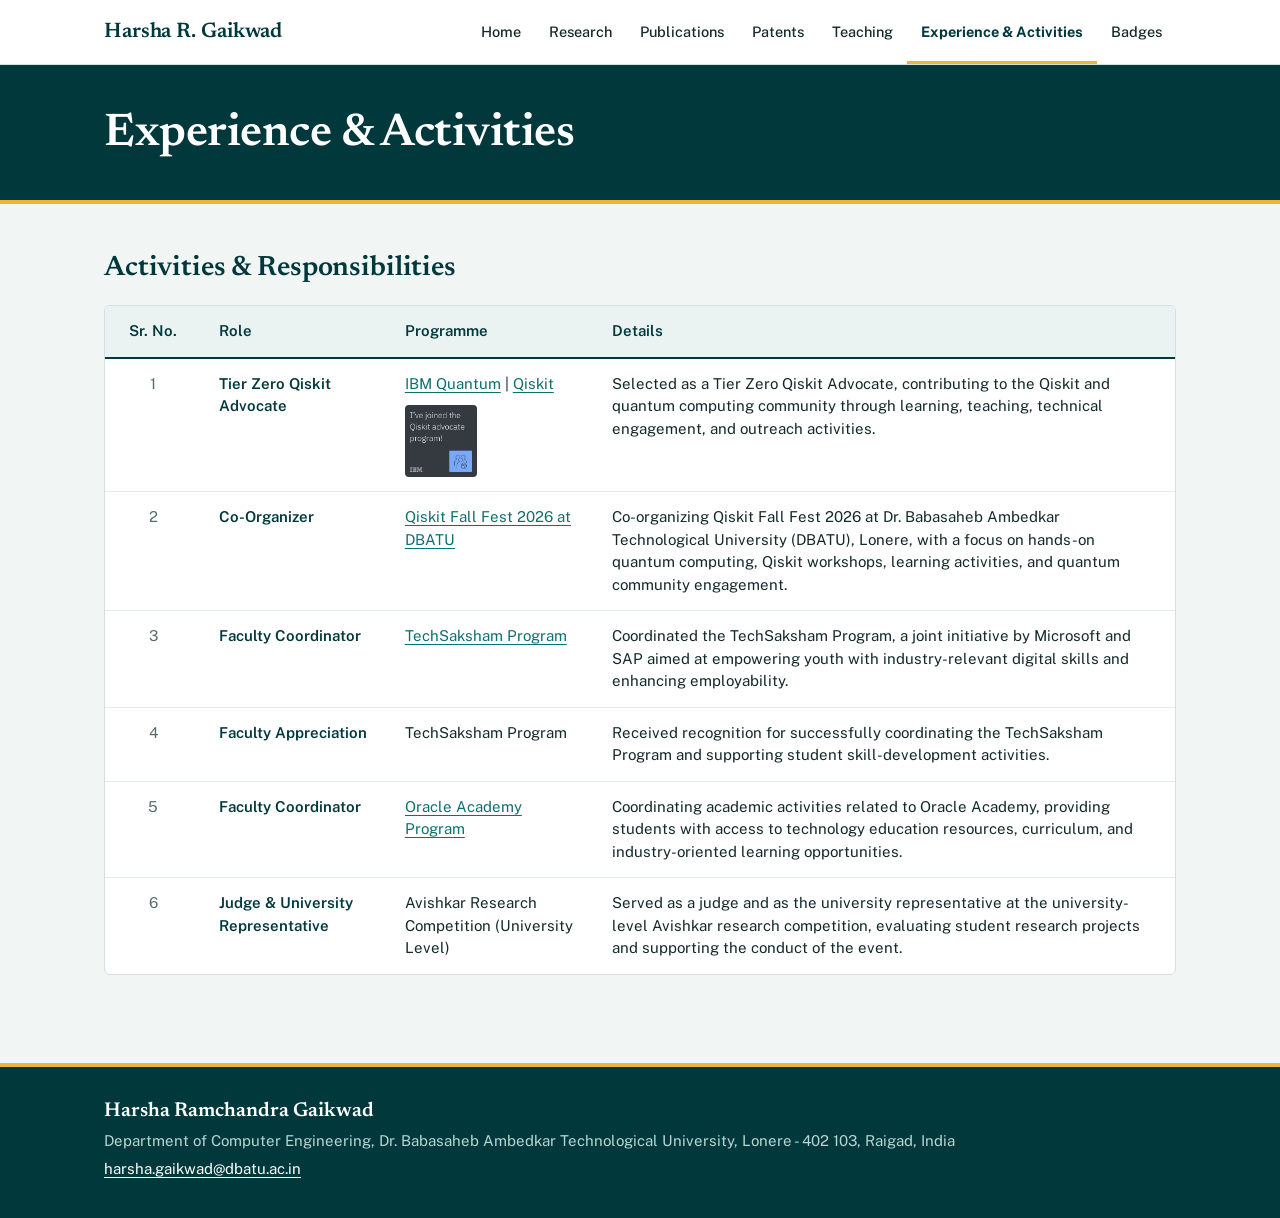
==== commit 6b31d493: "Update Activities.html" ====
--- a/Activities.html
+++ b/Activities.html
@@ -4,7 +4,7 @@
 <meta charset="utf-8">
 <meta name="viewport" content="width=device-width, initial-scale=1">
 <title>Experience &amp; Activities — Harsha R. Gaikwad</title>
-<meta name="description" content="Academic experience, IBM Qiskit Advocate role, Qiskit Fall Fest 2026, TechSaksham and Oracle Academy.">
+<meta name="description" content="IBM Qiskit Advocate role, Qiskit Fall Fest 2026, TechSaksham, Oracle Academy and Avishkar research competition.">
 <meta name="theme-color" content="#00383B">
 <link rel="icon" href="data:image/svg+xml,%3Csvg xmlns='http://www.w3.org/2000/svg' viewBox='0 0 32 32'%3E%3Crect width='32' height='32' rx='6' fill='%2300383B'/%3E%3Cpath d='M9 24V8h3v5h8V8h3v16h-3v-8h-8v8z' fill='%23F2B33D'/%3E%3C/svg%3E">
 <link rel="stylesheet" href="style.css">
@@ -41,19 +41,6 @@
 </section>
 
 <div class="page">
-  <section class="page-section" aria-labelledby="experience-heading">
-    <h2 id="experience-heading">Academic Experience</h2>
-    <div class="table-wrap">
-  <table class="data stack">
-    <caption class="sr-only">Academic experience</caption>
-    <thead><tr><th scope="col" class="num">Sr. No.</th><th scope="col">Post</th><th scope="col">Institute</th><th scope="col">Experience</th></tr></thead>
-    <tbody>
-      <tr><td class="num" data-label="Sr. No.">1</td><td data-label="Post"><span class="cell-title">Assistant Professor</span></td><td data-label="Institute">Dr. Babasaheb Ambedkar Technological University, Lonere</td><td data-label="Experience">10 years</td></tr>
-    </tbody>
-  </table>
-</div>
-  </section>
-
   <section class="page-section" aria-labelledby="activities-heading">
     <h2 id="activities-heading">Activities &amp; Responsibilities</h2>
     <div class="table-wrap">
@@ -66,6 +53,7 @@
       <tr><td class="num" data-label="Sr. No.">3</td><td data-label="Role"><span class="cell-title">Faculty Coordinator</span></td><td data-label="Programme"><a href="https://techsaksham.org/" target="_blank" rel="noopener">TechSaksham Program</a></td><td data-label="Details">Coordinated the TechSaksham Program, a joint initiative by Microsoft and SAP aimed at empowering youth with industry-relevant digital skills and enhancing employability.</td></tr>
       <tr><td class="num" data-label="Sr. No.">4</td><td data-label="Role"><span class="cell-title">Faculty Appreciation</span></td><td data-label="Programme">TechSaksham Program</td><td data-label="Details">Received recognition for successfully coordinating the TechSaksham Program and supporting student skill-development activities.</td></tr>
       <tr><td class="num" data-label="Sr. No.">5</td><td data-label="Role"><span class="cell-title">Faculty Coordinator</span></td><td data-label="Programme"><a href="https://academy.oracle.com/" target="_blank" rel="noopener">Oracle Academy Program</a></td><td data-label="Details">Coordinating academic activities related to Oracle Academy, providing students with access to technology education resources, curriculum, and industry-oriented learning opportunities.</td></tr>
+      <tr><td class="num" data-label="Sr. No.">6</td><td data-label="Role"><span class="cell-title">Judge &amp; University Representative</span></td><td data-label="Programme">Avishkar Research Competition (University Level)</td><td data-label="Details">Served as a judge and as the university representative at the university-level Avishkar research competition, evaluating student research projects and supporting the conduct of the event.</td></tr>
     </tbody>
   </table>
 </div>
--- a/style.css
+++ b/style.css
@@ -1016,3 +1016,48 @@
     .stats.five { grid-template-columns: repeat(2, minmax(0, 1fr)); }
     .stats.five .stat:nth-child(5) { border-left: 0; }
 }
+
+/* badges: compact clickable list */
+.badge-list { margin: 0; padding: 0; list-style: none; background: var(--surface); border: 1px solid var(--line); border-radius: var(--radius); }
+.badge-list li + li { border-top: 1px solid var(--line-soft); }
+.badge-list a { display: flex; align-items: center; gap: 14px; padding: 9px 16px; color: var(--ink); text-decoration: none; }
+.badge-list a:hover { background: #F6FAF9; }
+.badge-list img { flex: none; width: 40px; height: 40px; border-radius: 3px; }
+.badge-list .name { flex: 1; min-width: 0; font-weight: 600; color: var(--navy); }
+.badge-list a:hover .name { color: var(--link); text-decoration: underline; }
+.badge-list .date { flex: none; color: var(--muted); font-size: 0.875rem; white-space: nowrap; }
+
+/* home: profiles and contact sit beside the photo, so nothing needs scrolling */
+.hero-inner.three {
+    grid-template-columns: 220px minmax(0, 1fr) 290px;
+    gap: 40px;
+    padding: 44px 24px 52px;
+}
+.hero-inner.three h1 { font-size: clamp(2.1rem, 3.6vw, 3rem); }
+.hero-inner.three .role { margin-top: 10px; }
+.hero-inner.three .affiliation { margin-top: 22px; padding-top: 16px; }
+
+.hero-links {
+    background: rgba(255, 255, 255, 0.07);
+    border: 1px solid rgba(255, 255, 255, 0.16);
+    border-radius: var(--radius);
+    padding: 6px 20px 8px;
+}
+.hero-links h2 { margin: 12px 0 2px; color: #fff; font-size: 1.125rem; }
+.hero-links h2:not(:first-child) { margin-top: 12px; padding-top: 12px; border-top: 1px solid rgba(255, 255, 255, 0.16); }
+.hero-links .icon-links li + li { border-top-color: rgba(255, 255, 255, 0.12); }
+.hero-links .icon-links a { gap: 12px; padding: 7px 0; color: #E6F2F1; font-size: 0.9375rem; }
+.hero-links .icon-links a:hover { color: var(--gold); }
+.hero-links .icon-links svg { color: var(--gold); }
+
+.home-grid.single { display: block; max-width: var(--wrap); }
+.home-grid.single > div { max-width: 46rem; }
+
+@media (max-width: 1080px) {
+    .hero-inner.three { grid-template-columns: 220px minmax(0, 1fr); }
+    .hero-inner.three .hero-links { grid-column: 1 / -1; }
+}
+@media (max-width: 900px) {
+    .hero-inner.three { grid-template-columns: 1fr; gap: 32px; padding: 36px 24px 44px; }
+    .hero-inner.three .portrait { width: 200px; }
+}
